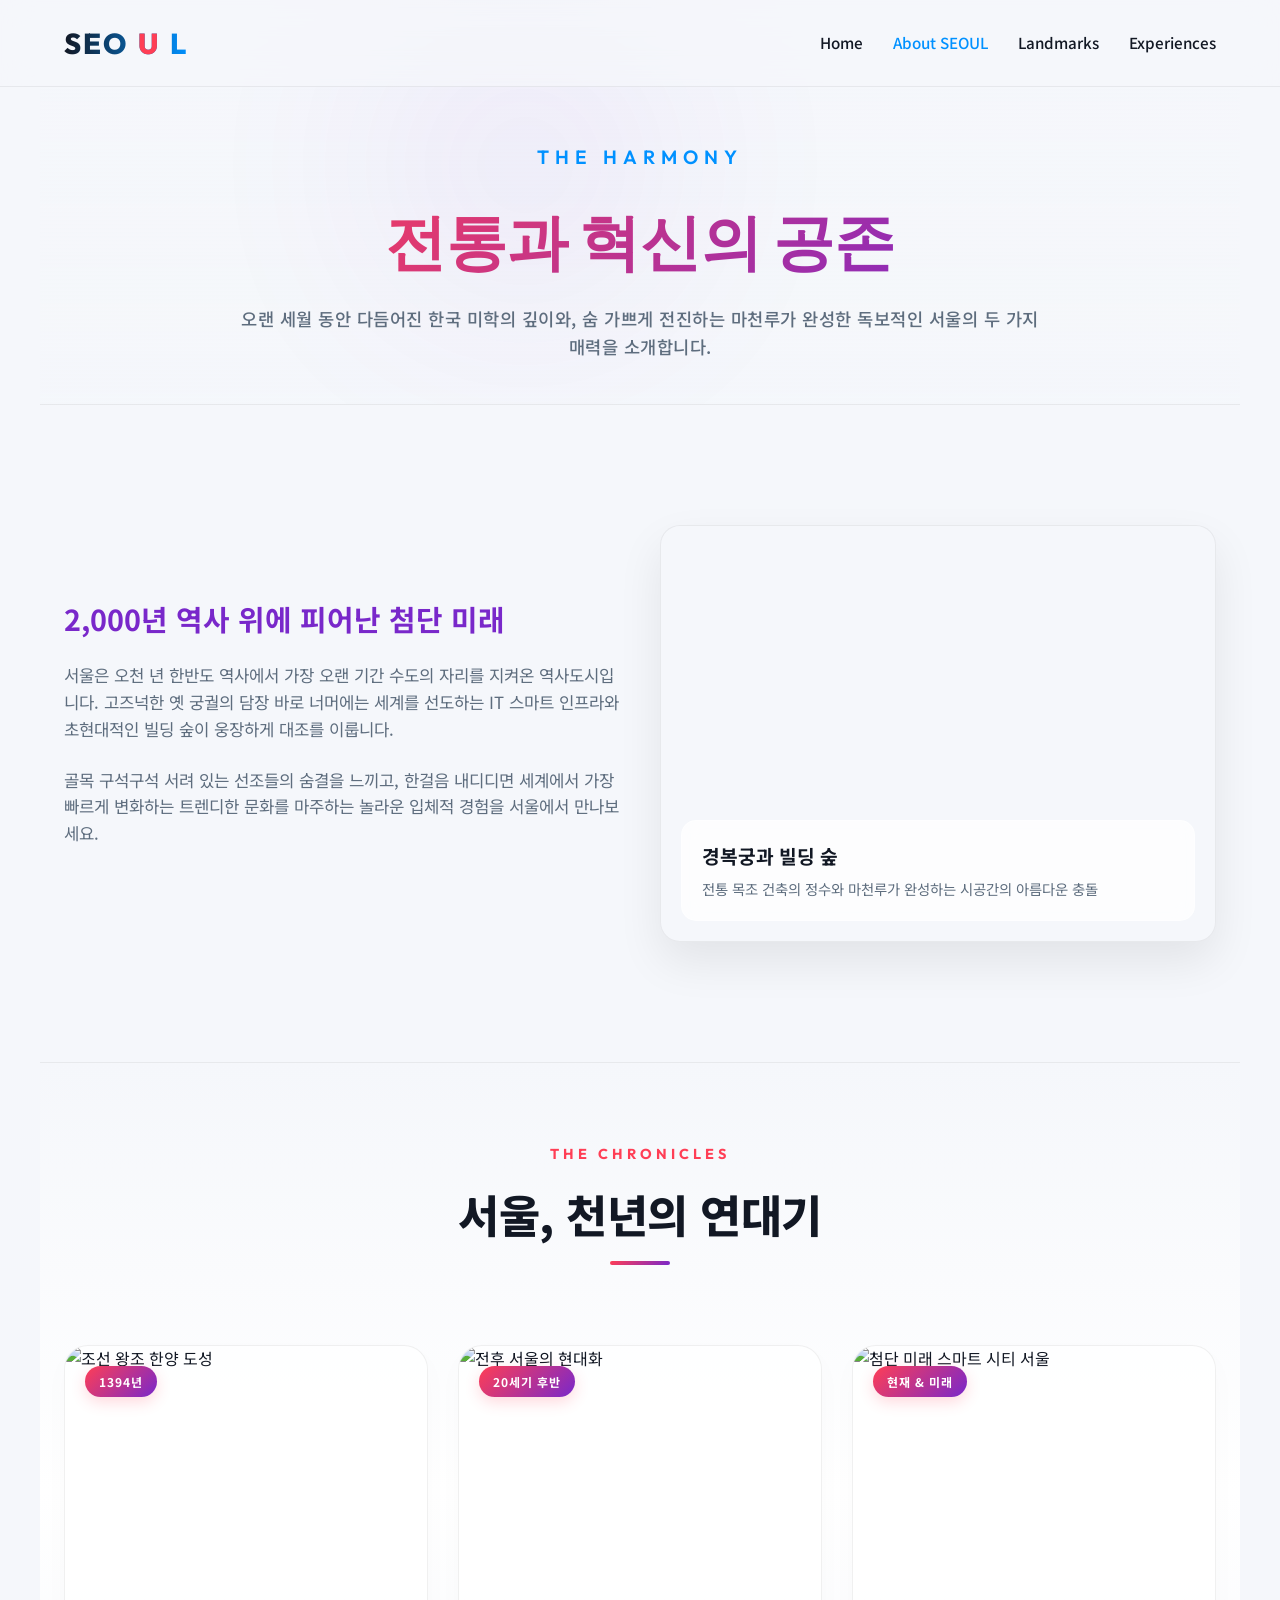
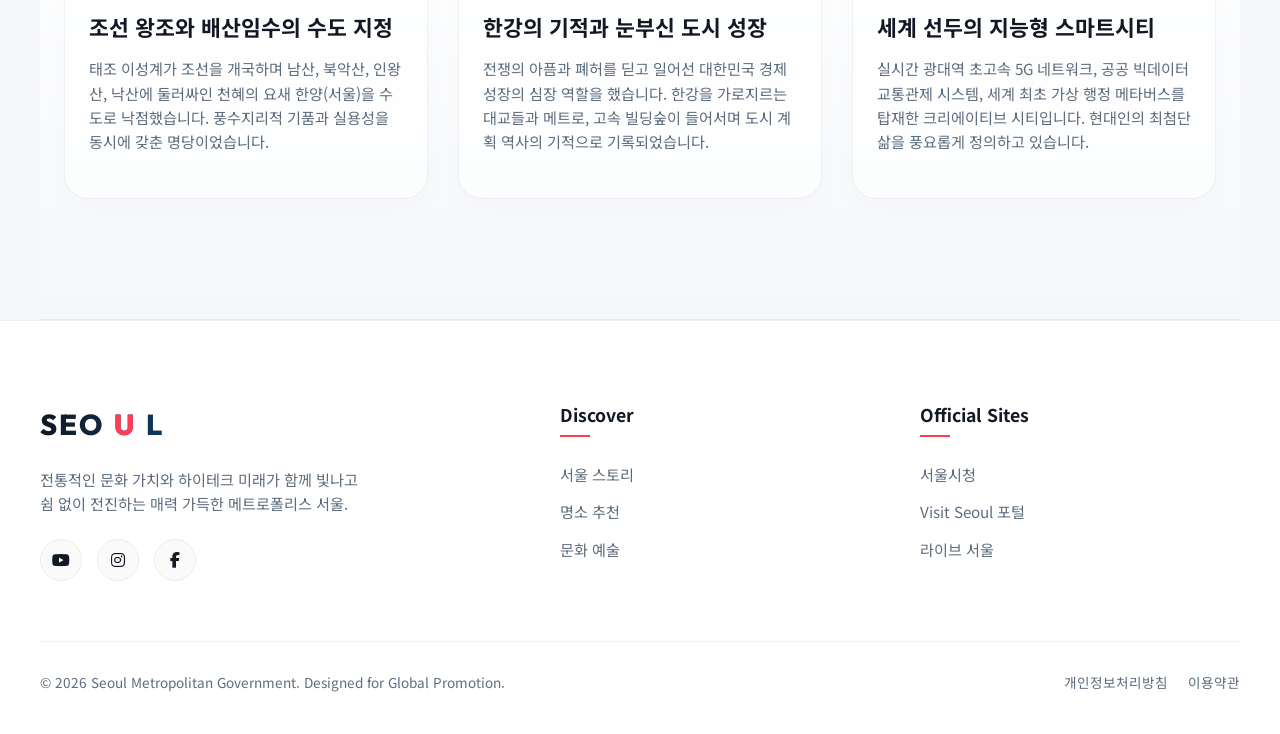
==== about.html @ 3ddd1aec "Transform to multi-page architecture and add subpages with premium light theme" ====
<!DOCTYPE html>
<html lang="ko">
<head>
  <meta charset="UTF-8">
  <meta name="viewport" content="width=device-width, initial-scale=1.0">
  <title>About SEOUL | 전통과 혁신의 하모니</title>
  <meta name="description" content="2000년 역사 위에 피어난 첨단 미래 스마트 도시 서울의 흥미롭고 깊이 있는 연대기와 조화를 소개합니다.">
  
  <!-- Google Fonts -->
  <link rel="preconnect" href="https://fonts.googleapis.com">
  <link rel="preconnect" href="https://fonts.gstatic.com" crossorigin>
  <link href="https://fonts.googleapis.com/css2?family=Noto+Sans+KR:wght@300;400;500;700;900&family=Outfit:wght@300;400;600;800&display=swap" rel="stylesheet">
  
  <!-- FontAwesome for Icons -->
  <link rel="stylesheet" href="https://cdnjs.cloudflare.com/ajax/libs/font-awesome/6.4.0/css/all.min.css">

  <link rel="stylesheet" href="index.css">
</head>
<body>

  <!-- Header Section -->
  <header id="header">
    <div class="nav-container">
      <a href="index.html" class="logo" id="main-logo">SEO<span>U</span>L</a>
      
      <div class="menu-toggle" id="mobile-menu-btn" aria-label="메뉴 열기">
        <span></span>
        <span></span>
        <span></span>
      </div>

      <nav>
        <ul class="nav-menu" id="nav-menu">
          <li><a href="index.html" class="nav-link">Home</a></li>
          <li><a href="about.html" class="nav-link" style="color: var(--accent-blue);">About SEOUL</a></li>
          <li><a href="landmarks.html" class="nav-link">Landmarks</a></li>
          <li><a href="experience.html" class="nav-link">Experiences</a></li>
        </ul>
      </nav>
    </div>
  </header>

  <!-- Subpage Hero Banner -->
  <section class="sub-hero">
    <div class="sub-hero-content">
      <span class="hero-subtitle">The Harmony</span>
      <h1 class="sub-hero-title">전통과 혁신의 공존</h1>
      <p class="sub-hero-subtitle">오랜 세월 동안 다듬어진 한국 미학의 깊이와, 숨 가쁘게 전진하는 마천루가 완성한 독보적인 서울의 두 가지 매력을 소개합니다.</p>
    </div>
  </section>

  <main>
    <!-- About Section (Intro & 3D Tilt) -->
    <section id="about">
      <div class="dualism-grid">
        <div class="dualism-content">
          <h3>2,000년 역사 위에 피어난 첨단 미래</h3>
          <p>
            서울은 오천 년 한반도 역사에서 가장 오랜 기간 수도의 자리를 지켜온 역사도시입니다. 고즈넉한 옛 궁궐의 담장 바로 너머에는 세계를 선도하는 IT 스마트 인프라와 초현대적인 빌딩 숲이 웅장하게 대조를 이룹니다.
          </p>
          <p>
            골목 구석구석 서려 있는 선조들의 숨결을 느끼고, 한걸음 내디디면 세계에서 가장 빠르게 변화하는 트렌디한 문화를 마주하는 놀라운 입체적 경험을 서울에서 만나보세요.
          </p>
        </div>
        
        <div class="dualism-visual" id="visual-frame">
          <div class="glass-card-info">
            <h4>경복궁과 빌딩 숲</h4>
            <p>전통 목조 건축의 정수와 마천루가 완성하는 시공간의 아름다운 충돌</p>
          </div>
        </div>
      </div>
    </section>

    <!-- Expanded Timeline Section -->
    <section id="history-details" style="padding-top: 0; background: linear-gradient(180deg, var(--bg-dark) 0%, #ffffff 50%, var(--bg-dark) 100%); border-top: 1px solid var(--glass-border); border-bottom: 1px solid var(--glass-border);">
      <div class="section-header" style="margin-top: 80px;">
        <span class="section-subtitle">The Chronicles</span>
        <h2 class="section-title">서울, 천년의 연대기</h2>
      </div>
      
      <div class="landmarks-grid">
        <!-- Card 1: Hanyang Capital -->
        <article class="landmark-card">
          <div class="landmark-image-wrapper">
            <span class="landmark-tag">1394년</span>
            <img class="landmark-image" src="https://images.unsplash.com/photo-1601042879364-f3947d3f9c16?auto=format&fit=crop&w=800&q=80" alt="조선 왕조 한양 도성">
          </div>
          <div class="landmark-info">
            <h3 class="landmark-title">조선 왕조와 배산임수의 수도 지정</h3>
            <p class="landmark-desc">
              태조 이성계가 조선을 개국하며 남산, 북악산, 인왕산, 낙산에 둘러싸인 천혜의 요새 한양(서울)을 수도로 낙점했습니다. 풍수지리적 기품과 실용성을 동시에 갖춘 명당이었습니다.
            </p>
          </div>
        </article>

        <!-- Card 2: Modernization -->
        <article class="landmark-card">
          <div class="landmark-image-wrapper">
            <span class="landmark-tag">20세기 후반</span>
            <img class="landmark-image" src="https://images.unsplash.com/photo-1513519245088-0e12902e5a38?auto=format&fit=crop&w=800&q=80" alt="전후 서울의 현대화">
          </div>
          <div class="landmark-info">
            <h3 class="landmark-title">한강의 기적과 눈부신 도시 성장</h3>
            <p class="landmark-desc">
              전쟁의 아픔과 폐허를 딛고 일어선 대한민국 경제 성장의 심장 역할을 했습니다. 한강을 가로지르는 대교들과 메트로, 고속 빌딩숲이 들어서며 도시 계획 역사의 기적으로 기록되었습니다.
            </p>
          </div>
        </article>

        <!-- Card 3: Smart Technology -->
        <article class="landmark-card">
          <div class="landmark-image-wrapper">
            <span class="landmark-tag">현재 & 미래</span>
            <img class="landmark-image" src="https://images.unsplash.com/photo-1518156677180-95a2893f3e9f?auto=format&fit=crop&w=800&q=80" alt="첨단 미래 스마트 시티 서울">
          </div>
          <div class="landmark-info">
            <h3 class="landmark-title">세계 선두의 지능형 스마트시티</h3>
            <p class="landmark-desc">
              실시간 광대역 초고속 5G 네트워크, 공공 빅데이터 교통관제 시스템, 세계 최초 가상 행정 메타버스를 탑재한 크리에이티브 시티입니다. 현대인의 최첨단 삶을 풍요롭게 정의하고 있습니다.
            </p>
          </div>
        </article>
      </div>
    </section>
  </main>

  <!-- Footer Section -->
  <footer>
    <div class="footer-container">
      <div class="footer-about">
        <a href="index.html" class="logo" id="footer-logo">SEO<span>U</span>L</a>
        <p>전통적인 문화 가치와 하이테크 미래가 함께 빛나고 쉼 없이 전진하는 매력 가득한 메트로폴리스 서울.</p>
        <div class="social-links">
          <a href="https://www.youtube.com/user/seoullive" target="_blank" rel="noopener" class="social-icon" aria-label="YouTube" id="social-youtube"><i class="fa-brands fa-youtube"></i></a>
          <a href="https://www.instagram.com/seoul_official" target="_blank" rel="noopener" class="social-icon" aria-label="Instagram" id="social-instagram"><i class="fa-brands fa-instagram"></i></a>
          <a href="https://www.facebook.com/seoul.kr" target="_blank" rel="noopener" class="social-icon" aria-label="Facebook" id="social-facebook"><i class="fa-brands fa-facebook-f"></i></a>
        </div>
      </div>

      <div class="footer-links">
        <h4>Discover</h4>
        <ul>
          <li><a href="about.html">서울 스토리</a></li>
          <li><a href="landmarks.html">명소 추천</a></li>
          <li><a href="experience.html">문화 예술</a></li>
        </ul>
      </div>

      <div class="footer-links">
        <h4>Official Sites</h4>
        <ul>
          <li><a href="https://www.seoul.go.kr" target="_blank" rel="noopener">서울시청</a></li>
          <li><a href="https://korean.visitseoul.net" target="_blank" rel="noopener">Visit Seoul 포털</a></li>
          <li><a href="https://www.youtube.com/user/seoullive" target="_blank" rel="noopener">라이브 서울</a></li>
        </ul>
      </div>
    </div>

    <div class="footer-bottom">
      <p>&copy; 2026 Seoul Metropolitan Government. Designed for Global Promotion.</p>
      <div class="footer-bottom-links">
        <a href="#">개인정보처리방침</a>
        <a href="#">이용약관</a>
      </div>
    </div>
  </footer>

  <!-- Scripts -->
  <script>
    // 1. Header scroll effect
    const header = document.getElementById('header');
    window.addEventListener('scroll', () => {
      if (window.scrollY > 50) {
        header.classList.add('scrolled');
      } else {
        header.classList.remove('scrolled');
      }
    });

    // 2. Mobile Navigation Menu Toggle
    const mobileMenuBtn = document.getElementById('mobile-menu-btn');
    const navMenu = document.getElementById('nav-menu');
    const navLinks = document.querySelectorAll('.nav-link');

    mobileMenuBtn.addEventListener('click', () => {
      mobileMenuBtn.classList.toggle('active');
      navMenu.classList.toggle('active');
    });

    // Close menu when link is clicked
    navLinks.forEach(link => {
      link.addEventListener('click', () => {
        mobileMenuBtn.classList.remove('active');
        navMenu.classList.remove('active');
      });
    });

    // 3. Hover Parallax Effect on the Image Frame
    const visualFrame = document.getElementById('visual-frame');
    if (visualFrame) {
      visualFrame.addEventListener('mousemove', (e) => {
        const { left, top, width, height } = visualFrame.getBoundingClientRect();
        const x = (e.clientX - left) / width - 0.5;
        const y = (e.clientY - top) / height - 0.5;
        
        visualFrame.style.transform = `perspective(1000px) rotateY(${x * 10}deg) rotateX(${-y * 10}deg) scale(1.03)`;
      });
      
      visualFrame.addEventListener('mouseleave', () => {
        visualFrame.style.transform = 'perspective(1000px) rotateY(0deg) rotateX(0deg) scale(1)';
      });
    }
  </script>
</body>
</html>
---- index.css ----
/* Reset & Base Styles */
* {
  margin: 0;
  padding: 0;
  box-sizing: border-box;
  scroll-behavior: smooth;
}

:root {
  --bg-dark: #f5f7fb;            /* Soft, modern light background with a hint of warm slate */
  --bg-card: rgba(255, 255, 255, 0.7); /* Clear glassmorphic white background */
  --text-main: #121824;          /* Elegant charcoal for primary text */
  --text-muted: #5e6d7e;         /* Sophisticated slate gray for secondary text */
  --accent-red: #ff3e55;         /* Rich vivid Seoul Red optimized for light background */
  --accent-blue: #0091ff;        /* High contrast vibrant blue */
  --accent-purple: #7928ca;      /* Premium deep royal violet */
  --gradient-primary: linear-gradient(135deg, #ff3e55 0%, #7928ca 100%);
  --gradient-seoul: linear-gradient(135deg, #0091ff 0%, #7928ca 100%);
  --glass-border: rgba(0, 0, 0, 0.06); /* Sublimely thin slate-dark border for glass panels */
  --font-en: 'Outfit', sans-serif;
  --font-ko: 'Noto Sans KR', sans-serif;
}

body {
  background-color: var(--bg-dark);
  color: var(--text-main);
  font-family: var(--font-ko);
  overflow-x: hidden;
  line-height: 1.6;
}

/* Selection Highlight */
::selection {
  background: var(--accent-red);
  color: #fff;
}

/* Custom Scrollbar */
::-webkit-scrollbar {
  width: 10px;
}
::-webkit-scrollbar-track {
  background: var(--bg-dark);
}
::-webkit-scrollbar-thumb {
  background: #e2e8f0;
  border-radius: 5px;
}
::-webkit-scrollbar-thumb:hover {
  background: var(--accent-red);
}

/* Header & Navigation */
header {
  position: fixed;
  top: 0;
  left: 0;
  width: 100%;
  z-index: 1000;
  background: rgba(245, 247, 251, 0.7);
  backdrop-filter: blur(15px);
  -webkit-backdrop-filter: blur(15px);
  border-bottom: 1px solid var(--glass-border);
  transition: all 0.4s cubic-bezier(0.16, 1, 0.3, 1);
}

header.scrolled {
  padding: 10px 0;
  background: rgba(255, 255, 255, 0.95);
  box-shadow: 0 10px 30px rgba(0, 0, 0, 0.05);
}

.nav-container {
  max-width: 1200px;
  margin: 0 auto;
  display: flex;
  justify-content: space-between;
  align-items: center;
  padding: 20px 24px;
}

.logo {
  font-family: var(--font-en);
  font-weight: 800;
  font-size: 1.8rem;
  letter-spacing: 2px;
  background: linear-gradient(to right, var(--text-main), var(--accent-blue));
  -webkit-background-clip: text;
  -webkit-text-fill-color: transparent;
  text-decoration: none;
  display: flex;
  align-items: center;
  gap: 10px;
}

.logo span {
  color: var(--accent-red);
  -webkit-text-fill-color: var(--accent-red);
}

.nav-menu {
  display: flex;
  list-style: none;
  gap: 30px;
}

.nav-link {
  color: var(--text-main);
  text-decoration: none;
  font-weight: 500;
  font-size: 0.95rem;
  transition: color 0.3s ease;
  position: relative;
  padding: 5px 0;
}

.nav-link::after {
  content: '';
  position: absolute;
  bottom: 0;
  left: 0;
  width: 0;
  height: 2px;
  background: var(--gradient-primary);
  transition: width 0.3s ease;
}

.nav-link:hover::after {
  width: 100%;
}

.nav-link:hover {
  color: var(--accent-blue);
}

/* Hamburger Menu for Mobile */
.menu-toggle {
  display: none;
  flex-direction: column;
  gap: 6px;
  cursor: pointer;
}

.menu-toggle span {
  display: block;
  width: 25px;
  height: 3px;
  background-color: var(--text-main);
  border-radius: 3px;
  transition: all 0.3s ease;
}

/* Hero Section */
.hero {
  position: relative;
  height: 100vh;
  display: flex;
  align-items: center;
  justify-content: center;
  text-align: center;
  background: linear-gradient(rgba(245, 247, 251, 0.35), rgba(245, 247, 251, 0.9)), 
              url('https://images.unsplash.com/photo-1538481199705-c710c4e965fc?auto=format&fit=crop&w=1920&q=80') no-repeat center center/cover;
  padding: 0 24px;
  overflow: hidden;
}

/* Ambient Animated Glow */
.hero::before {
  content: '';
  position: absolute;
  top: 20%;
  left: 10%;
  width: 300px;
  height: 300px;
  background: var(--accent-purple);
  border-radius: 50%;
  filter: blur(150px);
  opacity: 0.15;
  pointer-events: none;
  animation: pulse-glow 8s infinite alternate;
}

.hero::after {
  content: '';
  position: absolute;
  bottom: 10%;
  right: 10%;
  width: 350px;
  height: 350px;
  background: var(--accent-blue);
  border-radius: 50%;
  filter: blur(150px);
  opacity: 0.12;
  pointer-events: none;
  animation: pulse-glow 10s infinite alternate-reverse;
}

@keyframes pulse-glow {
  0% { transform: scale(1) translate(0, 0); opacity: 0.12; }
  100% { transform: scale(1.3) translate(50px, 30px); opacity: 0.22; }
}

.hero-content {
  position: relative;
  z-index: 10;
  max-width: 900px;
  opacity: 0;
  transform: translateY(30px);
  animation: fadeInUp 1.2s cubic-bezier(0.16, 1, 0.3, 1) forwards;
  animation-delay: 0.2s;
}

@keyframes fadeInUp {
  to {
    opacity: 1;
    transform: translateY(0);
  }
}

.hero-subtitle {
  font-family: var(--font-en);
  font-size: 1.2rem;
  font-weight: 600;
  letter-spacing: 6px;
  text-transform: uppercase;
  color: var(--accent-blue);
  margin-bottom: 20px;
  display: inline-block;
}

.hero-title {
  font-family: var(--font-en);
  font-weight: 900;
  font-size: clamp(3rem, 8vw, 5.5rem);
  line-height: 1.1;
  letter-spacing: -1px;
  margin-bottom: 24px;
  background: linear-gradient(135deg, #121824 30%, #5e6d7e 100%);
  -webkit-background-clip: text;
  -webkit-text-fill-color: transparent;
}

.hero-title span {
  background: linear-gradient(135deg, var(--accent-red) 0%, #ff8a00 100%);
  -webkit-background-clip: text;
  -webkit-text-fill-color: transparent;
}

.hero-description {
  font-size: 1.15rem;
  color: var(--text-muted);
  max-width: 600px;
  margin: 0 auto 40px;
  font-weight: 400;
}

.cta-group {
  display: flex;
  justify-content: center;
  gap: 20px;
  flex-wrap: wrap;
}

.btn {
  display: inline-flex;
  align-items: center;
  justify-content: center;
  padding: 15px 35px;
  border-radius: 50px;
  font-weight: 600;
  font-size: 1rem;
  text-decoration: none;
  transition: all 0.3s cubic-bezier(0.16, 1, 0.3, 1);
  gap: 10px;
  cursor: pointer;
}

.btn-primary {
  background: var(--gradient-primary);
  color: #fff;
  border: none;
  box-shadow: 0 10px 25px rgba(255, 62, 85, 0.25);
}

.btn-primary:hover {
  transform: translateY(-3px);
  box-shadow: 0 15px 30px rgba(255, 62, 85, 0.4);
}

.btn-secondary {
  background: rgba(255, 255, 255, 0.6);
  color: var(--text-main);
  border: 1px solid var(--glass-border);
  backdrop-filter: blur(5px);
}

.btn-secondary:hover {
  background: rgba(255, 255, 255, 0.9);
  border-color: rgba(0, 0, 0, 0.15);
  transform: translateY(-3px);
}

/* Scroll Down Indicator */
.scroll-down {
  position: absolute;
  bottom: 30px;
  left: 50%;
  transform: translateX(-50%);
  z-index: 10;
  color: var(--text-muted);
  text-decoration: none;
  display: flex;
  flex-direction: column;
  align-items: center;
  gap: 8px;
  font-family: var(--font-en);
  font-size: 0.8rem;
  letter-spacing: 2px;
  text-transform: uppercase;
  opacity: 0.7;
  transition: opacity 0.3s ease;
}

.scroll-down:hover {
  opacity: 1;
}

.scroll-down i {
  font-size: 1rem;
  animation: bounce 2s infinite;
}

@keyframes bounce {
  0%, 20%, 50%, 80%, 100% { transform: translateY(0); }
  40% { transform: translateY(-8px); }
  60% { transform: translateY(-4px); }
}

/* Section Global Styles */
section {
  padding: 120px 24px;
  max-width: 1200px;
  margin: 0 auto;
}

.section-header {
  text-align: center;
  margin-bottom: 80px;
}

.section-subtitle {
  font-family: var(--font-en);
  color: var(--accent-red);
  font-size: 0.9rem;
  text-transform: uppercase;
  letter-spacing: 4px;
  font-weight: 700;
  margin-bottom: 12px;
  display: block;
}

.section-title {
  font-size: clamp(2rem, 5vw, 2.8rem);
  font-weight: 800;
  letter-spacing: -0.5px;
  position: relative;
  display: inline-block;
  padding-bottom: 15px;
}

.section-title::after {
  content: '';
  position: absolute;
  bottom: 0;
  left: 50%;
  transform: translateX(-50%);
  width: 60px;
  height: 4px;
  background: var(--gradient-primary);
  border-radius: 2px;
}

/* Dualism Section (About) */
.dualism-grid {
  display: grid;
  grid-template-columns: 1fr 1fr;
  gap: 40px;
  align-items: center;
}

.dualism-content h3 {
  font-size: 1.8rem;
  margin-bottom: 20px;
  font-weight: 700;
  color: var(--accent-purple);
}

.dualism-content p {
  color: var(--text-muted);
  font-size: 1.05rem;
  margin-bottom: 24px;
  font-weight: 400;
}

.dualism-visual {
  position: relative;
  border-radius: 20px;
  overflow: hidden;
  box-shadow: 0 20px 45px rgba(0,0,0,0.08);
  border: 1px solid var(--glass-border);
  aspect-ratio: 4/3;
  background: url('https://images.unsplash.com/photo-1540959733332-eab4deceeaf7?auto=format&fit=crop&w=1000&q=80') no-repeat center center/cover;
  transition: transform 0.5s ease;
}

.dualism-visual:hover {
  transform: scale(1.02);
}

.glass-card-info {
  position: absolute;
  bottom: 20px;
  left: 20px;
  right: 20px;
  background: rgba(255, 255, 255, 0.75);
  backdrop-filter: blur(10px);
  -webkit-backdrop-filter: blur(10px);
  border: 1px solid rgba(255, 255, 255, 0.4);
  padding: 20px;
  border-radius: 15px;
}

.glass-card-info h4 {
  font-size: 1.2rem;
  font-weight: 700;
  margin-bottom: 5px;
  color: #121824;
}

.glass-card-info p {
  font-size: 0.9rem;
  color: var(--text-muted);
  margin: 0;
}

/* Key Landmarks (Highlights) */
#landmarks {
  background: linear-gradient(180deg, var(--bg-dark) 0%, #ffffff 50%, var(--bg-dark) 100%);
  border-top: 1px solid var(--glass-border);
  border-bottom: 1px solid var(--glass-border);
}

.landmarks-grid {
  display: grid;
  grid-template-columns: repeat(3, 1fr);
  gap: 30px;
}

.landmark-card {
  background: var(--bg-card);
  border-radius: 24px;
  border: 1px solid var(--glass-border);
  overflow: hidden;
  transition: all 0.4s cubic-bezier(0.16, 1, 0.3, 1);
  position: relative;
  display: flex;
  flex-direction: column;
  box-shadow: 0 10px 30px rgba(0, 0, 0, 0.02);
}

.landmark-card:hover {
  transform: translateY(-10px);
  border-color: rgba(0, 0, 0, 0.1);
  box-shadow: 0 20px 40px rgba(0, 0, 0, 0.08), 
              0 0 30px rgba(0, 145, 255, 0.1);
}

.landmark-image-wrapper {
  position: relative;
  width: 100%;
  height: 240px;
  overflow: hidden;
}

.landmark-image {
  width: 100%;
  height: 100%;
  object-fit: cover;
  transition: transform 0.6s cubic-bezier(0.16, 1, 0.3, 1);
}

.landmark-card:hover .landmark-image {
  transform: scale(1.1);
}

.landmark-tag {
  position: absolute;
  top: 20px;
  left: 20px;
  background: var(--gradient-primary);
  color: #fff;
  padding: 6px 14px;
  border-radius: 50px;
  font-size: 0.75rem;
  font-weight: 700;
  letter-spacing: 1px;
  text-transform: uppercase;
  box-shadow: 0 5px 15px rgba(255, 62, 85, 0.2);
}

.landmark-info {
  padding: 24px;
  flex-grow: 1;
  display: flex;
  flex-direction: column;
}

.landmark-title {
  font-size: 1.35rem;
  font-weight: 700;
  margin-bottom: 12px;
  color: #121824;
  transition: color 0.3s ease;
}

.landmark-card:hover .landmark-title {
  color: var(--accent-blue);
}

.landmark-desc {
  color: var(--text-muted);
  font-size: 0.95rem;
  margin-bottom: 20px;
  font-weight: 400;
  line-height: 1.6;
  flex-grow: 1;
}

.landmark-link {
  display: inline-flex;
  align-items: center;
  color: var(--accent-blue);
  text-decoration: none;
  font-weight: 600;
  font-size: 0.95rem;
  gap: 5px;
  transition: gap 0.3s ease, color 0.3s ease;
}

.landmark-link:hover {
  gap: 10px;
  color: var(--accent-red);
}

/* Gangnam Section */
#gangnam {
  background: linear-gradient(180deg, var(--bg-dark) 0%, #ffffff 100%);
  border-bottom: 1px solid var(--glass-border);
}

.gangnam-container {
  display: grid;
  grid-template-columns: 1fr 1.3fr;
  gap: 50px;
  align-items: center;
}

.gangnam-intro h3 {
  font-size: 2rem;
  font-weight: 800;
  margin-bottom: 20px;
  background: linear-gradient(135deg, var(--accent-blue) 0%, var(--accent-purple) 100%);
  -webkit-background-clip: text;
  -webkit-text-fill-color: transparent;
}

.gangnam-intro p {
  color: var(--text-muted);
  font-size: 1.05rem;
  margin-bottom: 24px;
  font-weight: 400;
}

.gangnam-grid {
  display: grid;
  grid-template-columns: repeat(3, 1fr);
  gap: 20px;
}

.gangnam-card {
  background: var(--bg-card);
  border-radius: 20px;
  border: 1px solid var(--glass-border);
  overflow: hidden;
  display: flex;
  flex-direction: column;
  box-shadow: 0 10px 25px rgba(0, 0, 0, 0.02);
  transition: all 0.4s cubic-bezier(0.16, 1, 0.3, 1);
  position: relative;
  min-height: 380px;
}

.gangnam-card:hover {
  transform: translateY(-8px) scale(1.02);
  border-color: rgba(121, 40, 202, 0.25);
  box-shadow: 0 20px 40px rgba(121, 40, 202, 0.08), 
              0 0 25px rgba(121, 40, 202, 0.05);
}

.gangnam-img-wrapper {
  position: relative;
  width: 100%;
  height: 180px;
  overflow: hidden;
}

.gangnam-img {
  width: 100%;
  height: 100%;
  object-fit: cover;
  transition: transform 0.6s cubic-bezier(0.16, 1, 0.3, 1);
}

.gangnam-card:hover .gangnam-img {
  transform: scale(1.08);
}

.gangnam-tag {
  position: absolute;
  top: 15px;
  left: 15px;
  background: var(--gradient-seoul);
  color: #fff;
  padding: 5px 12px;
  border-radius: 50px;
  font-size: 0.7rem;
  font-weight: 700;
  letter-spacing: 0.5px;
  text-transform: uppercase;
  box-shadow: 0 5px 12px rgba(0, 145, 255, 0.2);
  z-index: 2;
}

.gangnam-card-info {
  padding: 20px;
  flex-grow: 1;
  display: flex;
  flex-direction: column;
}

.gangnam-card-info h4 {
  font-size: 1.15rem;
  font-weight: 700;
  margin-bottom: 10px;
  color: #121824;
  transition: color 0.3s ease;
}

.gangnam-card:hover .gangnam-card-info h4 {
  color: var(--accent-purple);
}

.gangnam-card-info p {
  color: var(--text-muted);
  font-size: 0.88rem;
  line-height: 1.6;
  margin: 0;
  font-weight: 400;
}

/* Interactive Experience System */
.experience-box {
  background: rgba(255, 255, 255, 0.55);
  border-radius: 30px;
  border: 1px solid var(--glass-border);
  padding: 40px;
  backdrop-filter: blur(10px);
  -webkit-backdrop-filter: blur(10px);
  box-shadow: 0 30px 60px rgba(0,0,0,0.04);
}

.exp-tabs {
  display: flex;
  justify-content: center;
  gap: 15px;
  margin-bottom: 40px;
  flex-wrap: wrap;
}

.tab-btn {
  background: rgba(0, 0, 0, 0.02);
  border: 1px solid var(--glass-border);
  color: var(--text-muted);
  padding: 12px 28px;
  border-radius: 50px;
  font-weight: 600;
  font-size: 0.95rem;
  cursor: pointer;
  transition: all 0.3s cubic-bezier(0.16, 1, 0.3, 1);
}

.tab-btn:hover {
  background: rgba(0, 0, 0, 0.05);
  color: var(--text-main);
  border-color: rgba(0, 0, 0, 0.12);
}

.tab-btn.active {
  background: var(--gradient-seoul);
  color: #fff;
  border: none;
  box-shadow: 0 10px 20px rgba(0, 145, 255, 0.2);
}

.tab-content {
  display: none;
  align-items: center;
  gap: 40px;
  animation: fadeIn 0.6s cubic-bezier(0.16, 1, 0.3, 1) forwards;
}

.tab-content.active {
  display: flex;
}

@keyframes fadeIn {
  from { opacity: 0; transform: translateY(15px); }
  to { opacity: 1; transform: translateY(0); }
}

.exp-visual {
  flex: 1;
  border-radius: 20px;
  overflow: hidden;
  aspect-ratio: 16/10;
  border: 1px solid var(--glass-border);
}

.exp-visual img {
  width: 100%;
  height: 100%;
  object-fit: cover;
}

.exp-text {
  flex: 1.2;
}

.exp-text h3 {
  font-size: 2rem;
  font-weight: 800;
  margin-bottom: 20px;
  color: #121824;
}

.exp-text p {
  color: var(--text-muted);
  font-size: 1.05rem;
  margin-bottom: 30px;
  font-weight: 400;
}

.stat-row {
  display: flex;
  gap: 30px;
}

.stat-item {
  flex: 1;
}

.stat-value {
  font-family: var(--font-en);
  font-size: 2.2rem;
  font-weight: 800;
  color: var(--accent-blue);
  margin-bottom: 5px;
}

.stat-label {
  font-size: 0.85rem;
  color: var(--text-muted);
  text-transform: uppercase;
  letter-spacing: 1px;
}

/* Footer Section */
footer {
  background: #ffffff;
  border-top: 1px solid var(--glass-border);
  padding: 80px 24px 40px;
}

.footer-container {
  max-width: 1200px;
  margin: 0 auto;
  display: grid;
  grid-template-columns: 1.5fr 1fr 1fr;
  gap: 40px;
  margin-bottom: 60px;
}

.footer-about .logo {
  margin-bottom: 20px;
}

.footer-about p {
  color: var(--text-muted);
  font-size: 0.95rem;
  font-weight: 400;
  margin-bottom: 24px;
  max-width: 320px;
}

.social-links {
  display: flex;
  gap: 15px;
}

.social-icon {
  width: 42px;
  height: 42px;
  border-radius: 50%;
  background: rgba(0, 0, 0, 0.02);
  border: 1px solid var(--glass-border);
  color: var(--text-main);
  display: flex;
  align-items: center;
  justify-content: center;
  text-decoration: none;
  transition: all 0.3s ease;
}

.social-icon:hover {
  background: var(--gradient-primary);
  color: #fff;
  transform: translateY(-3px);
  box-shadow: 0 8px 20px rgba(255, 62, 85, 0.2);
}

.footer-links h4 {
  font-size: 1.1rem;
  font-weight: 700;
  margin-bottom: 25px;
  position: relative;
  padding-bottom: 8px;
  color: #121824;
}

.footer-links h4::after {
  content: '';
  position: absolute;
  bottom: 0;
  left: 0;
  width: 30px;
  height: 2px;
  background: var(--accent-red);
}

.footer-links ul {
  list-style: none;
  display: flex;
  flex-direction: column;
  gap: 12px;
}

.footer-links a {
  color: var(--text-muted);
  text-decoration: none;
  font-size: 0.95rem;
  transition: color 0.3s ease;
}

.footer-links a:hover {
  color: var(--accent-blue);
}

.footer-bottom {
  max-width: 1200px;
  margin: 0 auto;
  border-top: 1px solid var(--glass-border);
  padding-top: 30px;
  display: flex;
  justify-content: space-between;
  align-items: center;
  flex-wrap: wrap;
  gap: 20px;
}

.footer-bottom p {
  color: var(--text-muted);
  font-size: 0.85rem;
}

.footer-bottom-links {
  display: flex;
  gap: 20px;
}

.footer-bottom-links a {
  color: var(--text-muted);
  text-decoration: none;
  font-size: 0.85rem;
  transition: color 0.3s ease;
}

.footer-bottom-links a:hover {
  color: var(--accent-red);
}

/* Mobile Responsive Styles */
@media (max-width: 991px) {
  .landmarks-grid {
    grid-template-columns: repeat(2, 1fr);
  }
  .dualism-grid {
    grid-template-columns: 1fr;
  }
  .dualism-visual {
    aspect-ratio: 16/10;
  }
  .footer-container {
    grid-template-columns: 1fr 1fr;
  }
  .footer-about {
    grid-column: span 2;
  }
  .gangnam-container {
    grid-template-columns: 1fr;
    gap: 40px;
  }
}

@media (max-width: 768px) {
  .nav-menu {
    position: fixed;
    top: 80px;
    left: -100%;
    width: 100%;
    height: calc(100vh - 80px);
    background: rgba(255, 255, 255, 0.98);
    backdrop-filter: blur(15px);
    flex-direction: column;
    align-items: center;
    justify-content: center;
    gap: 40px;
    transition: left 0.5s cubic-bezier(0.16, 1, 0.3, 1);
    z-index: 999;
  }

  .nav-menu.active {
    left: 0;
  }

  .nav-link {
    font-size: 1.3rem;
  }

  .menu-toggle {
    display: flex;
  }

  /* Hamburger transform */
  .menu-toggle.active span:nth-child(1) {
    transform: translateY(9px) rotate(45deg);
  }
  .menu-toggle.active span:nth-child(2) {
    opacity: 0;
  }
  .menu-toggle.active span:nth-child(3) {
    transform: translateY(-9px) rotate(-45deg);
  }

  .landmarks-grid {
    grid-template-columns: 1fr;
  }

  .gangnam-grid {
    grid-template-columns: 1fr;
    gap: 24px;
  }

  .gangnam-card {
    min-height: auto;
  }

  .tab-content {
    flex-direction: column;
    gap: 30px;
  }

  .stat-row {
    justify-content: space-between;
  }
}

@media (max-width: 576px) {
  .footer-container {
    grid-template-columns: 1fr;
  }
  .footer-about {
    grid-column: span 1;
  }
  .btn {
    width: 100%;
  }
}

/* Subpage Hero Styles */
.sub-hero {
  position: relative;
  height: 45vh;
  display: flex;
  align-items: center;
  justify-content: center;
  text-align: center;
  background: linear-gradient(rgba(245, 247, 251, 0.55), rgba(245, 247, 251, 0.95)), 
              url('https://images.unsplash.com/photo-1538481199705-c710c4e965fc?auto=format&fit=crop&w=1920&q=80') no-repeat center center/cover;
  padding: 100px 24px 0;
  overflow: hidden;
  border-bottom: 1px solid var(--glass-border);
}

.sub-hero::before {
  content: '';
  position: absolute;
  top: 10%;
  left: 30%;
  width: 250px;
  height: 250px;
  background: var(--accent-purple);
  border-radius: 50%;
  filter: blur(120px);
  opacity: 0.1;
  pointer-events: none;
}

.sub-hero-content {
  position: relative;
  z-index: 10;
  max-width: 800px;
  animation: fadeInUp 1s cubic-bezier(0.16, 1, 0.3, 1) forwards;
}

.sub-hero-title {
  font-family: var(--font-en);
  font-weight: 800;
  font-size: clamp(2.2rem, 5vw, 3.8rem);
  margin-bottom: 15px;
  background: var(--gradient-primary);
  -webkit-background-clip: text;
  -webkit-text-fill-color: transparent;
}

.sub-hero-subtitle {
  font-size: 1.1rem;
  color: var(--text-muted);
  font-weight: 500;
  letter-spacing: 0.5px;
}
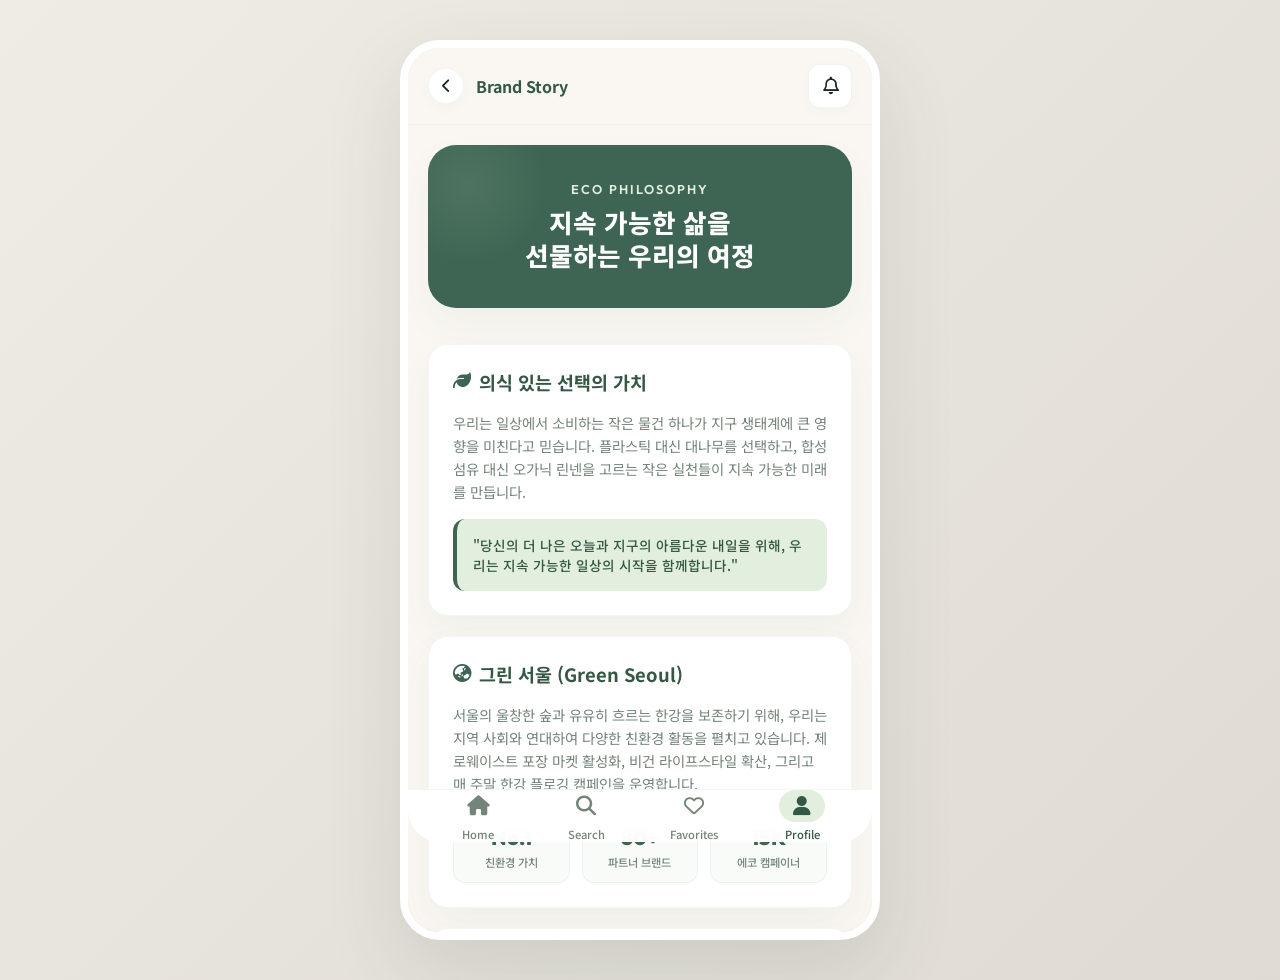
==== commit dbeddec5: "feat: Redesign website to Sustainable Life for You brand and layout" ====
--- a/about.html
+++ b/about.html
@@ -3,214 +3,177 @@
 <head>
   <meta charset="UTF-8">
   <meta name="viewport" content="width=device-width, initial-scale=1.0">
-  <title>About SEOUL | 전통과 혁신의 하모니</title>
-  <meta name="description" content="2000년 역사 위에 피어난 첨단 미래 스마트 도시 서울의 흥미롭고 깊이 있는 연대기와 조화를 소개합니다.">
-  
-  <!-- Google Fonts -->
-  <link rel="preconnect" href="https://fonts.googleapis.com">
-  <link rel="preconnect" href="https://fonts.gstatic.com" crossorigin>
-  <link href="https://fonts.googleapis.com/css2?family=Noto+Sans+KR:wght@300;400;500;700;900&family=Outfit:wght@300;400;600;800&display=swap" rel="stylesheet">
+  <title>About Us | Sustainable Soul</title>
+  <meta name="description" content="지속 가능한 삶과 더 나은 미래를 지향하는 브랜드 가치와 그린 서울 프로젝트를 소개합니다.">
   
   <!-- FontAwesome for Icons -->
   <link rel="stylesheet" href="https://cdnjs.cloudflare.com/ajax/libs/font-awesome/6.4.0/css/all.min.css">
-
+  
+  <!-- Custom Stylesheet -->
   <link rel="stylesheet" href="index.css">
 </head>
 <body>
 
-  <!-- Header Section -->
-  <header id="header">
-    <div class="nav-container">
-      <a href="index.html" class="logo" id="main-logo">SEO<span>U</span>L</a>
+  <!-- App Wrapper Simulator -->
+  <div class="app-frame">
+    
+    <!-- Header with Back Button -->
+    <header class="app-header">
+      <div class="nav-back-row">
+        <a href="index.html" class="back-btn" aria-label="이전 페이지">
+          <i class="fa-solid fa-chevron-left"></i>
+        </a>
+        <span class="back-page-title">Brand Story</span>
+      </div>
+      <button class="bell-btn" id="noti-bell" aria-label="알림">
+        <i class="fa-regular fa-bell"></i>
+      </button>
+    </header>
+
+    <!-- Scrollable Main Content -->
+    <main class="content-wrapper">
       
-      <div class="menu-toggle" id="mobile-menu-btn" aria-label="메뉴 열기">
-        <span></span>
-        <span></span>
-        <span></span>
-      </div>
+      <!-- Subpage Hero Banner -->
+      <section class="subpage-hero-banner">
+        <span class="subpage-subtitle">Eco Philosophy</span>
+        <h1 class="subpage-title">지속 가능한 삶을<br>선물하는 우리의 여정</h1>
+      </section>
 
-      <nav>
-        <ul class="nav-menu" id="nav-menu">
-          <li><a href="index.html" class="nav-link">Home</a></li>
-          <li><a href="about.html" class="nav-link" style="color: var(--accent-blue);">About SEOUL</a></li>
-          <li><a href="landmarks.html" class="nav-link">Landmarks</a></li>
-          <li><a href="experience.html" class="nav-link">Experiences</a></li>
-        </ul>
-      </nav>
-    </div>
-  </header>
-
-  <!-- Subpage Hero Banner -->
-  <section class="sub-hero">
-    <div class="sub-hero-content">
-      <span class="hero-subtitle">The Harmony</span>
-      <h1 class="sub-hero-title">전통과 혁신의 공존</h1>
-      <p class="sub-hero-subtitle">오랜 세월 동안 다듬어진 한국 미학의 깊이와, 숨 가쁘게 전진하는 마천루가 완성한 독보적인 서울의 두 가지 매력을 소개합니다.</p>
-    </div>
-  </section>
-
-  <main>
-    <!-- About Section (Intro & 3D Tilt) -->
-    <section id="about">
-      <div class="dualism-grid">
-        <div class="dualism-content">
-          <h3>2,000년 역사 위에 피어난 첨단 미래</h3>
-          <p>
-            서울은 오천 년 한반도 역사에서 가장 오랜 기간 수도의 자리를 지켜온 역사도시입니다. 고즈넉한 옛 궁궐의 담장 바로 너머에는 세계를 선도하는 IT 스마트 인프라와 초현대적인 빌딩 숲이 웅장하게 대조를 이룹니다.
+      <!-- About Card Details -->
+      <section class="about-card-section">
+        
+        <!-- Card 1: Our Mission -->
+        <article class="about-card">
+          <h2 class="about-card-title">
+            <i class="fa-solid fa-leaf" style="color: var(--primary);"></i>
+            의식 있는 선택의 가치
+          </h2>
+          <p class="about-card-text">
+            우리는 일상에서 소비하는 작은 물건 하나가 지구 생태계에 큰 영향을 미친다고 믿습니다. 플라스틱 대신 대나무를 선택하고, 합성 섬유 대신 오가닉 린넨을 고르는 작은 실천들이 지속 가능한 미래를 만듭니다.
           </p>
-          <p>
-            골목 구석구석 서려 있는 선조들의 숨결을 느끼고, 한걸음 내디디면 세계에서 가장 빠르게 변화하는 트렌디한 문화를 마주하는 놀라운 입체적 경험을 서울에서 만나보세요.
-          </p>
-        </div>
-        
-        <div class="dualism-visual" id="visual-frame">
-          <div class="glass-card-info">
-            <h4>경복궁과 빌딩 숲</h4>
-            <p>전통 목조 건축의 정수와 마천루가 완성하는 시공간의 아름다운 충돌</p>
-          </div>
-        </div>
-      </div>
-    </section>
-
-    <!-- Expanded Timeline Section -->
-    <section id="history-details" style="padding-top: 0; background: linear-gradient(180deg, var(--bg-dark) 0%, #ffffff 50%, var(--bg-dark) 100%); border-top: 1px solid var(--glass-border); border-bottom: 1px solid var(--glass-border);">
-      <div class="section-header" style="margin-top: 80px;">
-        <span class="section-subtitle">The Chronicles</span>
-        <h2 class="section-title">서울, 천년의 연대기</h2>
-      </div>
-      
-      <div class="landmarks-grid">
-        <!-- Card 1: Hanyang Capital -->
-        <article class="landmark-card">
-          <div class="landmark-image-wrapper">
-            <span class="landmark-tag">1394년</span>
-            <img class="landmark-image" src="https://images.unsplash.com/photo-1601042879364-f3947d3f9c16?auto=format&fit=crop&w=800&q=80" alt="조선 왕조 한양 도성">
-          </div>
-          <div class="landmark-info">
-            <h3 class="landmark-title">조선 왕조와 배산임수의 수도 지정</h3>
-            <p class="landmark-desc">
-              태조 이성계가 조선을 개국하며 남산, 북악산, 인왕산, 낙산에 둘러싸인 천혜의 요새 한양(서울)을 수도로 낙점했습니다. 풍수지리적 기품과 실용성을 동시에 갖춘 명당이었습니다.
-            </p>
+          <div class="about-highlight-box">
+            "당신의 더 나은 오늘과 지구의 아름다운 내일을 위해, 우리는 지속 가능한 일상의 시작을 함께합니다."
           </div>
         </article>
 
-        <!-- Card 2: Modernization -->
-        <article class="landmark-card">
-          <div class="landmark-image-wrapper">
-            <span class="landmark-tag">20세기 후반</span>
-            <img class="landmark-image" src="https://images.unsplash.com/photo-1513519245088-0e12902e5a38?auto=format&fit=crop&w=800&q=80" alt="전후 서울의 현대화">
-          </div>
-          <div class="landmark-info">
-            <h3 class="landmark-title">한강의 기적과 눈부신 도시 성장</h3>
-            <p class="landmark-desc">
-              전쟁의 아픔과 폐허를 딛고 일어선 대한민국 경제 성장의 심장 역할을 했습니다. 한강을 가로지르는 대교들과 메트로, 고속 빌딩숲이 들어서며 도시 계획 역사의 기적으로 기록되었습니다.
-            </p>
+        <!-- Card 2: Green Initiatives -->
+        <article class="about-card">
+          <h2 class="about-card-title">
+            <i class="fa-solid fa-earth-asia" style="color: var(--primary);"></i>
+            그린 서울 (Green Seoul)
+          </h2>
+          <p class="about-card-text">
+            서울의 울창한 숲과 유유히 흐르는 한강을 보존하기 위해, 우리는 지역 사회와 연대하여 다양한 친환경 활동을 펼치고 있습니다. 제로웨이스트 포장 마켓 활성화, 비건 라이프스타일 확산, 그리고 매 주말 한강 플로깅 캠페인을 운영합니다.
+          </p>
+          
+          <div class="about-stat-row">
+            <div class="about-stat-item">
+              <div class="about-stat-num">No.1</div>
+              <div class="about-stat-label">친환경 가치</div>
+            </div>
+            <div class="about-stat-item">
+              <div class="about-stat-num">80+</div>
+              <div class="about-stat-label">파트너 브랜드</div>
+            </div>
+            <div class="about-stat-item">
+              <div class="about-stat-num">15K</div>
+              <div class="about-stat-label">에코 캠페이너</div>
+            </div>
           </div>
         </article>
 
-        <!-- Card 3: Smart Technology -->
-        <article class="landmark-card">
-          <div class="landmark-image-wrapper">
-            <span class="landmark-tag">현재 & 미래</span>
-            <img class="landmark-image" src="https://images.unsplash.com/photo-1518156677180-95a2893f3e9f?auto=format&fit=crop&w=800&q=80" alt="첨단 미래 스마트 시티 서울">
-          </div>
-          <div class="landmark-info">
-            <h3 class="landmark-title">세계 선두의 지능형 스마트시티</h3>
-            <p class="landmark-desc">
-              실시간 광대역 초고속 5G 네트워크, 공공 빅데이터 교통관제 시스템, 세계 최초 가상 행정 메타버스를 탑재한 크리에이티브 시티입니다. 현대인의 최첨단 삶을 풍요롭게 정의하고 있습니다.
-            </p>
-          </div>
+        <!-- Card 3: Our Value Promise -->
+        <article class="about-card">
+          <h2 class="about-card-title">
+            <i class="fa-solid fa-hand-holding-heart" style="color: var(--primary);"></i>
+            우리의 세 가지 약속
+          </h2>
+          <p class="about-card-text">
+            1. **정직한 원료 사용**: 농약과 화학 비료 없이 건강하게 자란 친환경 원단과 오가닉 소재만 고집합니다.<br><br>
+            2. **윤리적 생산 방식**: 노동자의 권리를 존중하며 에너지를 절약하고 탄소 배출을 줄이는 에코 프렌들리 팩토리에서 생산합니다.<br><br>
+            3. **자연 생분해 패키지**: 플라스틱 충전재와 코팅 박스 대신 생분해 옥수수 전지 봉투와 친환경 재생지 패키지를 적용합니다.
+          </p>
         </article>
+
+      </section>
+
+      <!-- Small Bottom Spacing -->
+      <div class="bottom-spacing"></div>
+
+    </main>
+
+    <!-- Bottom Navigation Bar -->
+    <nav class="bottom-nav">
+      <div class="nav-tab-item" onclick="location.href='index.html'">
+        <div class="nav-tab-icon-wrapper">
+          <i class="fa-solid fa-house"></i>
+        </div>
+        <span class="nav-tab-label">Home</span>
       </div>
-    </section>
-  </main>
+      
+      <div class="nav-tab-item" onclick="location.href='landmarks.html'">
+        <div class="nav-tab-icon-wrapper">
+          <i class="fa-solid fa-magnifying-glass"></i>
+        </div>
+        <span class="nav-tab-label">Search</span>
+      </div>
+      
+      <div class="nav-tab-item" onclick="toggleFavoritesTab()">
+        <div class="nav-tab-icon-wrapper">
+          <i class="fa-regular fa-heart"></i>
+        </div>
+        <span class="nav-tab-label">Favorites</span>
+      </div>
+      
+      <div class="nav-tab-item active" onclick="location.href='about.html'">
+        <div class="nav-tab-icon-wrapper">
+          <i class="fa-solid fa-user"></i>
+        </div>
+        <span class="nav-tab-label">Profile</span>
+      </div>
+    </nav>
 
-  <!-- Footer Section -->
-  <footer>
-    <div class="footer-container">
-      <div class="footer-about">
-        <a href="index.html" class="logo" id="footer-logo">SEO<span>U</span>L</a>
-        <p>전통적인 문화 가치와 하이테크 미래가 함께 빛나고 쉼 없이 전진하는 매력 가득한 메트로폴리스 서울.</p>
-        <div class="social-links">
-          <a href="https://www.youtube.com/user/seoullive" target="_blank" rel="noopener" class="social-icon" aria-label="YouTube" id="social-youtube"><i class="fa-brands fa-youtube"></i></a>
-          <a href="https://www.instagram.com/seoul_official" target="_blank" rel="noopener" class="social-icon" aria-label="Instagram" id="social-instagram"><i class="fa-brands fa-instagram"></i></a>
-          <a href="https://www.facebook.com/seoul.kr" target="_blank" rel="noopener" class="social-icon" aria-label="Facebook" id="social-facebook"><i class="fa-brands fa-facebook-f"></i></a>
-        </div>
-      </div>
+  </div>
 
-      <div class="footer-links">
-        <h4>Discover</h4>
-        <ul>
-          <li><a href="about.html">서울 스토리</a></li>
-          <li><a href="landmarks.html">명소 추천</a></li>
-          <li><a href="experience.html">문화 예술</a></li>
-        </ul>
-      </div>
+  <!-- Micro-interactions Script -->
+  <script>
+    function toggleFavoritesTab() {
+      // Create and show toast
+      const toast = document.createElement('div');
+      toast.className = 'toast-notif';
+      toast.innerText = '관심 상품 목록을 불러옵니다.';
+      Object.assign(toast.style, {
+        position: 'absolute',
+        bottom: '100px',
+        left: '50%',
+        transform: 'translateX(-50%)',
+        background: 'rgba(30, 38, 32, 0.9)',
+        color: '#FAF7F2',
+        padding: '10px 20px',
+        borderRadius: '20px',
+        fontSize: '0.8rem',
+        fontWeight: '500',
+        zIndex: '1000',
+        boxShadow: '0 8px 24px rgba(0,0,0,0.15)',
+        pointerEvents: 'none',
+        opacity: '0',
+        transition: 'all 0.3s ease'
+      });
 
-      <div class="footer-links">
-        <h4>Official Sites</h4>
-        <ul>
-          <li><a href="https://www.seoul.go.kr" target="_blank" rel="noopener">서울시청</a></li>
-          <li><a href="https://korean.visitseoul.net" target="_blank" rel="noopener">Visit Seoul 포털</a></li>
-          <li><a href="https://www.youtube.com/user/seoullive" target="_blank" rel="noopener">라이브 서울</a></li>
-        </ul>
-      </div>
-    </div>
+      document.querySelector('.app-frame').appendChild(toast);
+      
+      setTimeout(() => {
+        toast.style.opacity = '1';
+        toast.style.bottom = '110px';
+      }, 50);
 
-    <div class="footer-bottom">
-      <p>&copy; 2026 Seoul Metropolitan Government. Designed for Global Promotion.</p>
-      <div class="footer-bottom-links">
-        <a href="#">개인정보처리방침</a>
-        <a href="#">이용약관</a>
-      </div>
-    </div>
-  </footer>
-
-  <!-- Scripts -->
-  <script>
-    // 1. Header scroll effect
-    const header = document.getElementById('header');
-    window.addEventListener('scroll', () => {
-      if (window.scrollY > 50) {
-        header.classList.add('scrolled');
-      } else {
-        header.classList.remove('scrolled');
-      }
-    });
-
-    // 2. Mobile Navigation Menu Toggle
-    const mobileMenuBtn = document.getElementById('mobile-menu-btn');
-    const navMenu = document.getElementById('nav-menu');
-    const navLinks = document.querySelectorAll('.nav-link');
-
-    mobileMenuBtn.addEventListener('click', () => {
-      mobileMenuBtn.classList.toggle('active');
-      navMenu.classList.toggle('active');
-    });
-
-    // Close menu when link is clicked
-    navLinks.forEach(link => {
-      link.addEventListener('click', () => {
-        mobileMenuBtn.classList.remove('active');
-        navMenu.classList.remove('active');
-      });
-    });
-
-    // 3. Hover Parallax Effect on the Image Frame
-    const visualFrame = document.getElementById('visual-frame');
-    if (visualFrame) {
-      visualFrame.addEventListener('mousemove', (e) => {
-        const { left, top, width, height } = visualFrame.getBoundingClientRect();
-        const x = (e.clientX - left) / width - 0.5;
-        const y = (e.clientY - top) / height - 0.5;
-        
-        visualFrame.style.transform = `perspective(1000px) rotateY(${x * 10}deg) rotateX(${-y * 10}deg) scale(1.03)`;
-      });
-      
-      visualFrame.addEventListener('mouseleave', () => {
-        visualFrame.style.transform = 'perspective(1000px) rotateY(0deg) rotateX(0deg) scale(1)';
-      });
+      setTimeout(() => {
+        toast.style.opacity = '0';
+        toast.style.bottom = '100px';
+        setTimeout(() => toast.remove(), 300);
+      }, 2000);
     }
   </script>
+
 </body>
 </html>
--- a/index.css
+++ b/index.css
@@ -1,1061 +1,1120 @@
-/* Reset & Base Styles */
+/* ==========================================
+   Sustainable Life for You - Premium Design System
+   ========================================== */
+
+/* Google Fonts */
+@import url('https://fonts.googleapis.com/css2?family=Noto+Sans+KR:wght@300;400;500;700;900&family=Outfit:wght@300;400;600;800&display=swap');
+
+/* Design Tokens & Variables */
+:root {
+  --bg-main: #FAF7F2;          /* Soft, warm natural cream-beige background */
+  --bg-card: #FFFFFF;          /* Pure white for distinct cards */
+  --bg-dark-green: #2B4436;    /* Dark forest green for rich banners */
+  --bg-input: #FFFFFF;         /* Crisp white for search bar */
+  
+  --primary: #3E6553;          /* Elegant deep sage/forest green */
+  --primary-hover: #2F4F3F;    /* Rich darker shade for hover states */
+  --primary-light: #E2EFDE;    /* Soft pastel green for badges/highlights */
+  --primary-light-text: #345844; /* Contrasting text for light green badges */
+  
+  --text-main: #1C2620;        /* Deep organic charcoal for readability */
+  --text-muted: #738479;       /* Muted sage gray for secondary text */
+  --text-white: #FFFFFF;       /* Crisp white for dark backgrounds */
+  
+  --heart-active: #FF4E64;     /* Premium vibrant coral red for active favorites */
+  
+  --border-subtle: rgba(62, 101, 83, 0.06); /* Ultra-thin border */
+  --border-light: rgba(62, 101, 83, 0.1);   /* Slightly more defined border */
+  
+  --shadow-premium: 0 16px 36px rgba(62, 101, 83, 0.05); /* Premium soft glow shadow */
+  --shadow-sm: 0 4px 12px rgba(62, 101, 83, 0.03);       /* Light, clean shadow */
+  
+  --font-en: 'Outfit', sans-serif;
+  --font-ko: 'Noto Sans KR', sans-serif;
+  
+  --radius-lg: 28px;           /* Rounded corners for large banners */
+  --radius-md: 20px;           /* Rounded corners for cards */
+  --radius-sm: 12px;           /* Rounded corners for buttons and inputs */
+  --radius-circle: 50%;        /* Circular badges and icons */
+  
+  --transition-smooth: all 0.4s cubic-bezier(0.16, 1, 0.3, 1);
+  --transition-elastic: all 0.5s cubic-bezier(0.175, 0.885, 0.32, 1.275);
+}
+
+/* Base & Reset Styles */
 * {
   margin: 0;
   padding: 0;
   box-sizing: border-box;
-  scroll-behavior: smooth;
-}
-
-:root {
-  --bg-dark: #f5f7fb;            /* Soft, modern light background with a hint of warm slate */
-  --bg-card: rgba(255, 255, 255, 0.7); /* Clear glassmorphic white background */
-  --text-main: #121824;          /* Elegant charcoal for primary text */
-  --text-muted: #5e6d7e;         /* Sophisticated slate gray for secondary text */
-  --accent-red: #ff3e55;         /* Rich vivid Seoul Red optimized for light background */
-  --accent-blue: #0091ff;        /* High contrast vibrant blue */
-  --accent-purple: #7928ca;      /* Premium deep royal violet */
-  --gradient-primary: linear-gradient(135deg, #ff3e55 0%, #7928ca 100%);
-  --gradient-seoul: linear-gradient(135deg, #0091ff 0%, #7928ca 100%);
-  --glass-border: rgba(0, 0, 0, 0.06); /* Sublimely thin slate-dark border for glass panels */
-  --font-en: 'Outfit', sans-serif;
-  --font-ko: 'Noto Sans KR', sans-serif;
-}
-
-body {
-  background-color: var(--bg-dark);
+  outline: none;
+}
+
+html, body {
+  background-color: #EFECE5;   /* Neutral elegant slate-gray background behind the phone simulator */
   color: var(--text-main);
   font-family: var(--font-ko);
+  min-height: 100vh;
+  -webkit-font-smoothing: antialiased;
+  -moz-osx-font-smoothing: grayscale;
+}
+
+a {
+  text-decoration: none;
+  color: inherit;
+}
+
+ul, ol {
+  list-style: none;
+}
+
+button {
+  background: none;
+  border: none;
+  cursor: pointer;
+  font-family: inherit;
+}
+
+/* Custom Scrollbars */
+::-webkit-scrollbar {
+  width: 6px;
+  height: 6px;
+}
+::-webkit-scrollbar-track {
+  background: transparent;
+}
+::-webkit-scrollbar-thumb {
+  background: rgba(62, 101, 83, 0.15);
+  border-radius: 10px;
+}
+::-webkit-scrollbar-thumb:hover {
+  background: rgba(62, 101, 83, 0.3);
+}
+
+/* ==========================================
+   Layout - App Frame (Phone Simulator on Desktop)
+   ========================================== */
+.app-frame {
+  max-width: 480px;
+  width: 100%;
+  margin: 0 auto;
+  background-color: var(--bg-main);
+  min-height: 100vh;
+  position: relative;
+  display: flex;
+  flex-direction: column;
+  box-shadow: 0 0 60px rgba(43, 68, 54, 0.08);
+  border-left: 1px solid rgba(62, 101, 83, 0.05);
+  border-right: 1px solid rgba(62, 101, 83, 0.05);
   overflow-x: hidden;
-  line-height: 1.6;
-}
-
-/* Selection Highlight */
-::selection {
-  background: var(--accent-red);
-  color: #fff;
-}
-
-/* Custom Scrollbar */
-::-webkit-scrollbar {
-  width: 10px;
-}
-::-webkit-scrollbar-track {
-  background: var(--bg-dark);
-}
-::-webkit-scrollbar-thumb {
-  background: #e2e8f0;
-  border-radius: 5px;
-}
-::-webkit-scrollbar-thumb:hover {
-  background: var(--accent-red);
-}
-
-/* Header & Navigation */
-header {
-  position: fixed;
+  padding-bottom: 90px; /* Space for sticky bottom navigation */
+}
+
+/* App Header */
+.app-header {
+  position: sticky;
+  top: 0;
+  z-index: 100;
+  background: rgba(250, 247, 242, 0.85);
+  backdrop-filter: blur(20px);
+  -webkit-backdrop-filter: blur(20px);
+  padding: 16px 20px;
+  display: flex;
+  align-items: center;
+  justify-content: space-between;
+  gap: 12px;
+  border-bottom: 1px solid var(--border-subtle);
+}
+
+.search-bar-container {
+  flex: 1;
+  position: relative;
+}
+
+.search-input {
+  width: 100%;
+  background: var(--bg-input);
+  border: 1px solid rgba(62, 101, 83, 0.08);
+  padding: 12px 16px 12px 42px;
+  border-radius: var(--radius-sm);
+  font-size: 0.95rem;
+  color: var(--text-main);
+  font-family: var(--font-ko);
+  box-shadow: var(--shadow-sm);
+  transition: var(--transition-smooth);
+}
+
+.search-input::placeholder {
+  color: var(--text-muted);
+  opacity: 0.7;
+}
+
+.search-input:focus {
+  border-color: var(--primary);
+  box-shadow: 0 0 0 3px rgba(62, 101, 83, 0.1);
+}
+
+.search-icon {
+  position: absolute;
+  left: 16px;
+  top: 50%;
+  transform: translateY(-50%);
+  color: var(--text-muted);
+  font-size: 0.95rem;
+}
+
+.bell-btn {
+  width: 44px;
+  height: 44px;
+  border-radius: var(--radius-sm);
+  background: var(--bg-card);
+  border: 1px solid rgba(62, 101, 83, 0.08);
+  display: flex;
+  align-items: center;
+  justify-content: center;
+  color: var(--text-main);
+  font-size: 1.1rem;
+  position: relative;
+  box-shadow: var(--shadow-sm);
+  transition: var(--transition-smooth);
+}
+
+.bell-btn:hover {
+  transform: translateY(-2px);
+  color: var(--primary);
+  border-color: var(--primary-light);
+}
+
+.bell-btn:active {
+  transform: translateY(0);
+}
+
+.bell-badge {
+  position: absolute;
+  top: 12px;
+  right: 12px;
+  width: 7px;
+  height: 7px;
+  background-color: var(--heart-active);
+  border-radius: var(--radius-circle);
+  border: 1px solid var(--bg-card);
+}
+
+/* Main Content Wrapper */
+.content-wrapper {
+  padding: 20px;
+  display: flex;
+  flex-direction: column;
+  gap: 28px;
+}
+
+/* ==========================================
+   Home Hero Banner Component
+   ========================================== */
+.hero-banner {
+  background-color: var(--bg-dark-green);
+  border-radius: var(--radius-lg);
+  padding: 32px 24px;
+  position: relative;
+  overflow: hidden;
+  min-height: 280px;
+  display: flex;
+  flex-direction: column;
+  justify-content: space-between;
+  box-shadow: 0 20px 40px rgba(43, 68, 54, 0.15);
+}
+
+/* Background Leaf/Wave Details */
+.hero-banner::before {
+  content: '';
+  position: absolute;
+  right: -50px;
+  bottom: -50px;
+  width: 250px;
+  height: 250px;
+  background: radial-gradient(circle, rgba(226, 239, 222, 0.08) 0%, transparent 70%);
+  border-radius: var(--radius-circle);
+}
+
+.hero-text-content {
+  position: relative;
+  z-index: 2;
+  max-width: 60%;
+}
+
+.hero-title-en {
+  font-family: var(--font-en);
+  font-size: 2.2rem;
+  font-weight: 800;
+  line-height: 1.15;
+  color: var(--text-white);
+  margin-bottom: 12px;
+  letter-spacing: -0.5px;
+}
+
+.hero-subtitle-ko {
+  font-size: 0.85rem;
+  font-weight: 400;
+  color: rgba(255, 255, 255, 0.75);
+  line-height: 1.5;
+  word-break: keep-all;
+}
+
+/* Phone Mockup in Banner */
+.phone-mockup-wrapper {
+  position: absolute;
+  right: 12px;
+  bottom: -40px;
+  width: 140px;
+  height: 280px;
+  z-index: 1;
+  transform: rotate(-10deg);
+  transition: var(--transition-smooth);
+}
+
+.hero-banner:hover .phone-mockup-wrapper {
+  transform: rotate(-5deg) translateY(-10deg) scale(1.05);
+}
+
+.phone-body {
+  width: 100%;
+  height: 100%;
+  background: #222;
+  border-radius: 28px;
+  border: 4px solid #E5E5E5;
+  box-shadow: -10px 10px 30px rgba(0,0,0,0.4);
+  overflow: hidden;
+  position: relative;
+}
+
+.phone-screen {
+  width: 100%;
+  height: 100%;
+  background: #1E3024;
+  padding: 8px;
+  display: flex;
+  flex-direction: column;
+  align-items: center;
+  justify-content: center;
+  position: relative;
+}
+
+.phone-screen img {
+  width: 100%;
+  height: 100%;
+  object-fit: cover;
+  border-radius: 20px;
+}
+
+.phone-notch {
+  position: absolute;
+  top: 0;
+  width: 45%;
+  height: 14px;
+  background: #E5E5E5;
+  border-bottom-left-radius: 12px;
+  border-bottom-right-radius: 12px;
+  z-index: 10;
+}
+
+.phone-home-btn {
+  position: absolute;
+  bottom: 6px;
+  width: 36px;
+  height: 4px;
+  background: rgba(255,255,255,0.4);
+  border-radius: 2px;
+  z-index: 10;
+}
+
+/* ==========================================
+   Horizontal Categories Grid
+   ========================================== */
+.categories-container {
+  display: flex;
+  justify-content: space-between;
+  align-items: center;
+  padding: 4px 0;
+}
+
+.category-item {
+  display: flex;
+  flex-direction: column;
+  align-items: center;
+  gap: 8px;
+  text-align: center;
+  cursor: pointer;
+}
+
+.category-icon-circle {
+  width: 58px;
+  height: 58px;
+  border-radius: var(--radius-circle);
+  background-color: var(--primary-light);
+  display: flex;
+  align-items: center;
+  justify-content: center;
+  color: var(--primary-light-text);
+  font-size: 1.25rem;
+  box-shadow: var(--shadow-sm);
+  transition: var(--transition-elastic);
+}
+
+.category-item:hover .category-icon-circle {
+  transform: translateY(-6px);
+  background-color: var(--primary);
+  color: var(--text-white);
+  box-shadow: 0 10px 20px rgba(62, 101, 83, 0.15);
+}
+
+.category-label {
+  font-size: 0.75rem;
+  font-weight: 500;
+  color: var(--text-muted);
+  font-family: var(--font-en);
+  transition: var(--transition-smooth);
+}
+
+.category-item:hover .category-label {
+  color: var(--primary);
+  font-weight: 600;
+}
+
+/* ==========================================
+   Section Headers
+   ========================================== */
+.section-title-row {
+  display: flex;
+  justify-content: space-between;
+  align-items: flex-end;
+  margin-bottom: 16px;
+}
+
+.section-main-title {
+  font-size: 1.35rem;
+  font-weight: 700;
+  color: var(--primary-light-text);
+  line-height: 1.2;
+}
+
+.section-view-all {
+  font-size: 0.8rem;
+  font-weight: 500;
+  color: var(--text-muted);
+  display: flex;
+  align-items: center;
+  gap: 4px;
+  transition: var(--transition-smooth);
+}
+
+.section-view-all:hover {
+  color: var(--primary);
+}
+
+/* ==========================================
+   Product Grid / Cards Component
+   ========================================== */
+.products-scroll-grid {
+  display: grid;
+  grid-template-columns: repeat(2, 1fr);
+  gap: 16px;
+}
+
+.product-card {
+  background: var(--bg-card);
+  border-radius: var(--radius-md);
+  border: 1px solid var(--border-subtle);
+  overflow: hidden;
+  box-shadow: var(--shadow-premium);
+  display: flex;
+  flex-direction: column;
+  transition: var(--transition-smooth);
+  position: relative;
+}
+
+.product-card:hover {
+  transform: translateY(-6px);
+  box-shadow: 0 20px 40px rgba(62, 101, 83, 0.08);
+  border-color: var(--border-light);
+}
+
+.product-image-wrapper {
+  position: relative;
+  width: 100%;
+  padding-top: 100%; /* 1:1 Aspect Ratio */
+  background: #EFEBE5;
+  overflow: hidden;
+}
+
+.product-image {
+  position: absolute;
   top: 0;
   left: 0;
   width: 100%;
-  z-index: 1000;
-  background: rgba(245, 247, 251, 0.7);
-  backdrop-filter: blur(15px);
-  -webkit-backdrop-filter: blur(15px);
-  border-bottom: 1px solid var(--glass-border);
-  transition: all 0.4s cubic-bezier(0.16, 1, 0.3, 1);
-}
-
-header.scrolled {
-  padding: 10px 0;
-  background: rgba(255, 255, 255, 0.95);
-  box-shadow: 0 10px 30px rgba(0, 0, 0, 0.05);
-}
-
-.nav-container {
-  max-width: 1200px;
-  margin: 0 auto;
-  display: flex;
+  height: 100%;
+  object-fit: cover;
+  transition: var(--transition-smooth);
+}
+
+.product-card:hover .product-image {
+  transform: scale(1.06);
+}
+
+/* Favorite Heart Button */
+.fav-btn {
+  position: absolute;
+  top: 12px;
+  right: 12px;
+  width: 32px;
+  height: 32px;
+  border-radius: var(--radius-circle);
+  background: rgba(255, 255, 255, 0.9);
+  backdrop-filter: blur(4px);
+  -webkit-backdrop-filter: blur(4px);
+  display: flex;
+  align-items: center;
+  justify-content: center;
+  color: var(--text-muted);
+  font-size: 0.85rem;
+  box-shadow: var(--shadow-sm);
+  z-index: 5;
+  transition: var(--transition-elastic);
+}
+
+.fav-btn:hover {
+  transform: scale(1.15);
+  background: #FFFFFF;
+}
+
+.fav-btn.active {
+  color: var(--heart-active);
+}
+
+.product-info {
+  padding: 14px;
+  display: flex;
+  flex-direction: column;
+  gap: 6px;
+  flex: 1;
   justify-content: space-between;
-  align-items: center;
-  padding: 20px 24px;
-}
-
-.logo {
+}
+
+.product-brand {
+  font-size: 0.75rem;
+  font-weight: 500;
+  color: var(--text-muted);
   font-family: var(--font-en);
+}
+
+.product-title {
+  font-size: 0.9rem;
+  font-weight: 600;
+  color: var(--text-main);
+  line-height: 1.4;
+  height: 2.8em; /* Force 2 lines */
+  overflow: hidden;
+  text-overflow: ellipsis;
+  display: -webkit-box;
+  -webkit-line-clamp: 2;
+  -webkit-box-orient: vertical;
+}
+
+.product-bottom-row {
+  display: flex;
+  justify-content: space-between;
+  align-items: center;
+  margin-top: 4px;
+}
+
+.product-price {
+  font-size: 0.95rem;
+  font-weight: 700;
+  color: var(--text-main);
+  font-family: var(--font-ko);
+}
+
+.product-tag {
+  font-size: 0.7rem;
+  font-weight: 600;
+  padding: 3px 8px;
+  border-radius: 20px;
+  background-color: var(--primary-light);
+  color: var(--primary-light-text);
+}
+
+/* ==========================================
+   Summer Ethical Collection Banner Card
+   ========================================== */
+.collection-card {
+  background-color: var(--primary-hover);
+  border-radius: var(--radius-lg);
+  padding: 28px 24px;
+  display: flex;
+  flex-direction: column;
+  gap: 20px;
+  overflow: hidden;
+  box-shadow: var(--shadow-premium);
+  position: relative;
+}
+
+.collection-title {
+  font-family: var(--font-en);
+  font-size: 1.8rem;
   font-weight: 800;
-  font-size: 1.8rem;
-  letter-spacing: 2px;
-  background: linear-gradient(to right, var(--text-main), var(--accent-blue));
-  -webkit-background-clip: text;
-  -webkit-text-fill-color: transparent;
-  text-decoration: none;
-  display: flex;
-  align-items: center;
-  gap: 10px;
-}
-
-.logo span {
-  color: var(--accent-red);
-  -webkit-text-fill-color: var(--accent-red);
-}
-
-.nav-menu {
-  display: flex;
-  list-style: none;
-  gap: 30px;
-}
-
-.nav-link {
+  color: var(--text-white);
+  line-height: 1.2;
+}
+
+.collection-subtitle {
+  font-size: 0.85rem;
+  color: rgba(255, 255, 255, 0.8);
+  line-height: 1.5;
+  margin-top: -8px;
+  word-break: keep-all;
+}
+
+.collection-btn {
+  align-self: flex-start;
+  background: var(--bg-card);
+  color: var(--primary-hover);
+  padding: 10px 20px;
+  border-radius: var(--radius-sm);
+  font-size: 0.85rem;
+  font-weight: 600;
+  display: flex;
+  align-items: center;
+  gap: 6px;
+  box-shadow: var(--shadow-sm);
+  transition: var(--transition-smooth);
+}
+
+.collection-btn:hover {
+  background: var(--primary-light);
+  color: var(--primary-hover);
+  transform: translateX(4px);
+}
+
+.collection-image-box {
+  width: 100%;
+  height: 180px;
+  border-radius: var(--radius-md);
+  overflow: hidden;
+  margin-top: 10px;
+}
+
+.collection-image-box img {
+  width: 100%;
+  height: 100%;
+  object-fit: cover;
+  transition: var(--transition-smooth);
+}
+
+.collection-card:hover .collection-image-box img {
+  transform: scale(1.05);
+}
+
+/* ==========================================
+   Eco Tips List Component
+   ========================================== */
+.tips-list {
+  display: flex;
+  flex-direction: column;
+  gap: 12px;
+}
+
+.tip-item-card {
+  background-color: #F0EAE1; /* Beautiful warm sand/beige */
+  border-radius: var(--radius-md);
+  padding: 16px 20px;
+  display: flex;
+  align-items: center;
+  gap: 16px;
+  transition: var(--transition-smooth);
+  border: 1px solid rgba(62, 101, 83, 0.03);
+}
+
+.tip-item-card:hover {
+  transform: translateY(-3px);
+  box-shadow: var(--shadow-premium);
+  background-color: #EAE3D9;
+}
+
+.tip-icon-box {
+  width: 48px;
+  height: 48px;
+  border-radius: var(--radius-circle);
+  background-color: var(--bg-card);
+  display: flex;
+  align-items: center;
+  justify-content: center;
+  color: var(--primary);
+  font-size: 1.1rem;
+  box-shadow: var(--shadow-sm);
+  flex-shrink: 0;
+}
+
+.tip-content-box {
+  display: flex;
+  flex-direction: column;
+  gap: 3px;
+}
+
+.tip-title {
+  font-size: 0.95rem;
+  font-weight: 700;
   color: var(--text-main);
-  text-decoration: none;
-  font-weight: 500;
-  font-size: 0.95rem;
-  transition: color 0.3s ease;
-  position: relative;
-  padding: 5px 0;
-}
-
-.nav-link::after {
-  content: '';
+}
+
+.tip-desc {
+  font-size: 0.8rem;
+  color: var(--text-muted);
+}
+
+/* ==========================================
+   Bottom Navigation Bar
+   ========================================== */
+.bottom-nav {
   position: absolute;
   bottom: 0;
   left: 0;
-  width: 0;
-  height: 2px;
-  background: var(--gradient-primary);
-  transition: width 0.3s ease;
-}
-
-.nav-link:hover::after {
-  width: 100%;
-}
-
-.nav-link:hover {
-  color: var(--accent-blue);
-}
-
-/* Hamburger Menu for Mobile */
-.menu-toggle {
-  display: none;
-  flex-direction: column;
-  gap: 6px;
+  width: 100%;
+  height: 80px;
+  background: rgba(255, 255, 255, 0.95);
+  backdrop-filter: blur(15px);
+  -webkit-backdrop-filter: blur(15px);
+  border-top: 1px solid var(--border-subtle);
+  display: flex;
+  justify-content: space-around;
+  align-items: center;
+  padding: 0 16px;
+  z-index: 100;
+}
+
+.nav-tab-item {
+  display: flex;
+  flex-direction: column;
+  align-items: center;
+  justify-content: center;
+  gap: 4px;
+  color: var(--text-muted);
+  transition: var(--transition-smooth);
+  flex: 1;
+  height: 100%;
   cursor: pointer;
-}
-
-.menu-toggle span {
-  display: block;
-  width: 25px;
-  height: 3px;
-  background-color: var(--text-main);
-  border-radius: 3px;
-  transition: all 0.3s ease;
-}
-
-/* Hero Section */
-.hero {
-  position: relative;
-  height: 100vh;
+  position: relative;
+}
+
+.nav-tab-item:hover {
+  color: var(--primary);
+}
+
+.nav-tab-item.active {
+  color: var(--primary-light-text);
+  font-weight: 700;
+}
+
+.nav-tab-icon-wrapper {
+  font-size: 1.25rem;
+  width: 46px;
+  height: 32px;
+  border-radius: 16px;
   display: flex;
   align-items: center;
   justify-content: center;
+  transition: var(--transition-elastic);
+}
+
+.nav-tab-item.active .nav-tab-icon-wrapper {
+  background-color: var(--primary-light);
+}
+
+.nav-tab-label {
+  font-size: 0.7rem;
+  font-weight: 500;
+}
+
+/* ==========================================
+   Subpage Headers & Shared Components
+   ========================================== */
+.subpage-hero-banner {
+  background-color: var(--primary);
+  border-radius: var(--radius-lg);
+  padding: 36px 24px;
+  color: var(--text-white);
   text-align: center;
-  background: linear-gradient(rgba(245, 247, 251, 0.35), rgba(245, 247, 251, 0.9)), 
-              url('https://images.unsplash.com/photo-1538481199705-c710c4e965fc?auto=format&fit=crop&w=1920&q=80') no-repeat center center/cover;
-  padding: 0 24px;
+  box-shadow: var(--shadow-premium);
+  position: relative;
   overflow: hidden;
-}
-
-/* Ambient Animated Glow */
-.hero::before {
+  margin-bottom: 8px;
+}
+
+.subpage-hero-banner::before {
   content: '';
   position: absolute;
-  top: 20%;
-  left: 10%;
-  width: 300px;
-  height: 300px;
-  background: var(--accent-purple);
-  border-radius: 50%;
-  filter: blur(150px);
-  opacity: 0.15;
-  pointer-events: none;
-  animation: pulse-glow 8s infinite alternate;
-}
-
-.hero::after {
-  content: '';
-  position: absolute;
-  bottom: 10%;
-  right: 10%;
-  width: 350px;
-  height: 350px;
-  background: var(--accent-blue);
-  border-radius: 50%;
-  filter: blur(150px);
-  opacity: 0.12;
-  pointer-events: none;
-  animation: pulse-glow 10s infinite alternate-reverse;
-}
-
-@keyframes pulse-glow {
-  0% { transform: scale(1) translate(0, 0); opacity: 0.12; }
-  100% { transform: scale(1.3) translate(50px, 30px); opacity: 0.22; }
-}
-
-.hero-content {
-  position: relative;
-  z-index: 10;
-  max-width: 900px;
-  opacity: 0;
-  transform: translateY(30px);
-  animation: fadeInUp 1.2s cubic-bezier(0.16, 1, 0.3, 1) forwards;
-  animation-delay: 0.2s;
-}
-
-@keyframes fadeInUp {
-  to {
-    opacity: 1;
-    transform: translateY(0);
-  }
-}
-
-.hero-subtitle {
-  font-family: var(--font-en);
-  font-size: 1.2rem;
-  font-weight: 600;
-  letter-spacing: 6px;
-  text-transform: uppercase;
-  color: var(--accent-blue);
-  margin-bottom: 20px;
-  display: inline-block;
-}
-
-.hero-title {
-  font-family: var(--font-en);
-  font-weight: 900;
-  font-size: clamp(3rem, 8vw, 5.5rem);
-  line-height: 1.1;
-  letter-spacing: -1px;
-  margin-bottom: 24px;
-  background: linear-gradient(135deg, #121824 30%, #5e6d7e 100%);
-  -webkit-background-clip: text;
-  -webkit-text-fill-color: transparent;
-}
-
-.hero-title span {
-  background: linear-gradient(135deg, var(--accent-red) 0%, #ff8a00 100%);
-  -webkit-background-clip: text;
-  -webkit-text-fill-color: transparent;
-}
-
-.hero-description {
-  font-size: 1.15rem;
-  color: var(--text-muted);
-  max-width: 600px;
-  margin: 0 auto 40px;
-  font-weight: 400;
-}
-
-.cta-group {
-  display: flex;
-  justify-content: center;
-  gap: 20px;
-  flex-wrap: wrap;
-}
-
-.btn {
-  display: inline-flex;
-  align-items: center;
-  justify-content: center;
-  padding: 15px 35px;
-  border-radius: 50px;
-  font-weight: 600;
-  font-size: 1rem;
-  text-decoration: none;
-  transition: all 0.3s cubic-bezier(0.16, 1, 0.3, 1);
-  gap: 10px;
-  cursor: pointer;
-}
-
-.btn-primary {
-  background: var(--gradient-primary);
-  color: #fff;
-  border: none;
-  box-shadow: 0 10px 25px rgba(255, 62, 85, 0.25);
-}
-
-.btn-primary:hover {
-  transform: translateY(-3px);
-  box-shadow: 0 15px 30px rgba(255, 62, 85, 0.4);
-}
-
-.btn-secondary {
-  background: rgba(255, 255, 255, 0.6);
-  color: var(--text-main);
-  border: 1px solid var(--glass-border);
-  backdrop-filter: blur(5px);
-}
-
-.btn-secondary:hover {
-  background: rgba(255, 255, 255, 0.9);
-  border-color: rgba(0, 0, 0, 0.15);
-  transform: translateY(-3px);
-}
-
-/* Scroll Down Indicator */
-.scroll-down {
-  position: absolute;
-  bottom: 30px;
-  left: 50%;
-  transform: translateX(-50%);
-  z-index: 10;
-  color: var(--text-muted);
-  text-decoration: none;
-  display: flex;
-  flex-direction: column;
-  align-items: center;
-  gap: 8px;
+  top: -40px;
+  left: -40px;
+  width: 160px;
+  height: 160px;
+  background: radial-gradient(circle, rgba(226, 239, 222, 0.1) 0%, transparent 70%);
+  border-radius: var(--radius-circle);
+}
+
+.subpage-subtitle {
   font-family: var(--font-en);
   font-size: 0.8rem;
+  font-weight: 600;
+  text-transform: uppercase;
   letter-spacing: 2px;
-  text-transform: uppercase;
-  opacity: 0.7;
-  transition: opacity 0.3s ease;
-}
-
-.scroll-down:hover {
-  opacity: 1;
-}
-
-.scroll-down i {
+  color: var(--primary-light);
+  margin-bottom: 8px;
+  display: block;
+}
+
+.subpage-title {
+  font-size: 1.6rem;
+  font-weight: 800;
+  line-height: 1.3;
+}
+
+/* Navigation back button for subpages */
+.nav-back-row {
+  display: flex;
+  align-items: center;
+  gap: 12px;
+  padding: 4px 0;
+}
+
+.back-btn {
+  width: 36px;
+  height: 36px;
+  border-radius: var(--radius-circle);
+  background: var(--bg-card);
+  border: 1px solid var(--border-subtle);
+  display: flex;
+  align-items: center;
+  justify-content: center;
+  color: var(--text-main);
+  font-size: 0.9rem;
+  box-shadow: var(--shadow-sm);
+  transition: var(--transition-smooth);
+}
+
+.back-btn:hover {
+  color: var(--primary);
+  border-color: var(--primary-light);
+  transform: translateX(-3px);
+}
+
+.back-page-title {
   font-size: 1rem;
-  animation: bounce 2s infinite;
-}
-
-@keyframes bounce {
-  0%, 20%, 50%, 80%, 100% { transform: translateY(0); }
-  40% { transform: translateY(-8px); }
-  60% { transform: translateY(-4px); }
-}
-
-/* Section Global Styles */
-section {
-  padding: 120px 24px;
-  max-width: 1200px;
-  margin: 0 auto;
-}
-
-.section-header {
+  font-weight: 700;
+  color: var(--primary-light-text);
+}
+
+/* Interactive Tabs Component */
+.tab-btn-row {
+  display: flex;
+  background: #F0EAE1;
+  border-radius: var(--radius-sm);
+  padding: 4px;
+  gap: 4px;
+}
+
+.tab-nav-btn {
+  flex: 1;
+  padding: 10px;
   text-align: center;
-  margin-bottom: 80px;
-}
-
-.section-subtitle {
-  font-family: var(--font-en);
-  color: var(--accent-red);
+  border-radius: 8px;
+  font-size: 0.85rem;
+  font-weight: 600;
+  color: var(--text-muted);
+  transition: var(--transition-smooth);
+}
+
+.tab-nav-btn.active {
+  background: var(--bg-card);
+  color: var(--primary-light-text);
+  box-shadow: var(--shadow-sm);
+}
+
+/* ==========================================
+   Details / Cards for About and Subpages
+   ========================================== */
+.about-card-section {
+  display: flex;
+  flex-direction: column;
+  gap: 20px;
+}
+
+.about-card {
+  background: var(--bg-card);
+  border-radius: var(--radius-md);
+  border: 1px solid var(--border-subtle);
+  padding: 24px;
+  box-shadow: var(--shadow-premium);
+  display: flex;
+  flex-direction: column;
+  gap: 16px;
+}
+
+.about-card-title {
+  font-size: 1.15rem;
+  font-weight: 700;
+  color: var(--primary-light-text);
+  display: flex;
+  align-items: center;
+  gap: 8px;
+}
+
+.about-card-text {
   font-size: 0.9rem;
-  text-transform: uppercase;
-  letter-spacing: 4px;
-  font-weight: 700;
-  margin-bottom: 12px;
-  display: block;
-}
-
-.section-title {
-  font-size: clamp(2rem, 5vw, 2.8rem);
-  font-weight: 800;
-  letter-spacing: -0.5px;
-  position: relative;
-  display: inline-block;
-  padding-bottom: 15px;
-}
-
-.section-title::after {
-  content: '';
-  position: absolute;
-  bottom: 0;
-  left: 50%;
-  transform: translateX(-50%);
-  width: 60px;
-  height: 4px;
-  background: var(--gradient-primary);
-  border-radius: 2px;
-}
-
-/* Dualism Section (About) */
-.dualism-grid {
-  display: grid;
-  grid-template-columns: 1fr 1fr;
-  gap: 40px;
-  align-items: center;
-}
-
-.dualism-content h3 {
-  font-size: 1.8rem;
-  margin-bottom: 20px;
-  font-weight: 700;
-  color: var(--accent-purple);
-}
-
-.dualism-content p {
-  color: var(--text-muted);
-  font-size: 1.05rem;
-  margin-bottom: 24px;
-  font-weight: 400;
-}
-
-.dualism-visual {
-  position: relative;
-  border-radius: 20px;
-  overflow: hidden;
-  box-shadow: 0 20px 45px rgba(0,0,0,0.08);
-  border: 1px solid var(--glass-border);
-  aspect-ratio: 4/3;
-  background: url('https://images.unsplash.com/photo-1540959733332-eab4deceeaf7?auto=format&fit=crop&w=1000&q=80') no-repeat center center/cover;
-  transition: transform 0.5s ease;
-}
-
-.dualism-visual:hover {
-  transform: scale(1.02);
-}
-
-.glass-card-info {
-  position: absolute;
-  bottom: 20px;
-  left: 20px;
-  right: 20px;
-  background: rgba(255, 255, 255, 0.75);
-  backdrop-filter: blur(10px);
-  -webkit-backdrop-filter: blur(10px);
-  border: 1px solid rgba(255, 255, 255, 0.4);
-  padding: 20px;
-  border-radius: 15px;
-}
-
-.glass-card-info h4 {
-  font-size: 1.2rem;
-  font-weight: 700;
-  margin-bottom: 5px;
-  color: #121824;
-}
-
-.glass-card-info p {
-  font-size: 0.9rem;
-  color: var(--text-muted);
-  margin: 0;
-}
-
-/* Key Landmarks (Highlights) */
-#landmarks {
-  background: linear-gradient(180deg, var(--bg-dark) 0%, #ffffff 50%, var(--bg-dark) 100%);
-  border-top: 1px solid var(--glass-border);
-  border-bottom: 1px solid var(--glass-border);
-}
-
-.landmarks-grid {
+  color: var(--text-muted);
+  line-height: 1.6;
+}
+
+.about-highlight-box {
+  background-color: var(--primary-light);
+  border-radius: var(--radius-sm);
+  padding: 16px;
+  border-left: 4px solid var(--primary);
+  font-size: 0.85rem;
+  color: var(--primary-light-text);
+  font-weight: 500;
+}
+
+.about-stat-row {
   display: grid;
   grid-template-columns: repeat(3, 1fr);
-  gap: 30px;
-}
-
-.landmark-card {
+  gap: 12px;
+  text-align: center;
+}
+
+.about-stat-item {
+  background: #F8FBF8;
+  border: 1px solid rgba(62, 101, 83, 0.05);
+  border-radius: var(--radius-sm);
+  padding: 12px 8px;
+}
+
+.about-stat-num {
+  font-family: var(--font-en);
+  font-size: 1.3rem;
+  font-weight: 800;
+  color: var(--primary);
+  margin-bottom: 4px;
+}
+
+.about-stat-label {
+  font-size: 0.7rem;
+  color: var(--text-muted);
+  font-weight: 500;
+}
+
+/* Landmarks Grid for Green Spots */
+.spot-card {
   background: var(--bg-card);
-  border-radius: 24px;
-  border: 1px solid var(--glass-border);
+  border-radius: var(--radius-md);
+  border: 1px solid var(--border-subtle);
   overflow: hidden;
-  transition: all 0.4s cubic-bezier(0.16, 1, 0.3, 1);
-  position: relative;
-  display: flex;
-  flex-direction: column;
-  box-shadow: 0 10px 30px rgba(0, 0, 0, 0.02);
-}
-
-.landmark-card:hover {
-  transform: translateY(-10px);
-  border-color: rgba(0, 0, 0, 0.1);
-  box-shadow: 0 20px 40px rgba(0, 0, 0, 0.08), 
-              0 0 30px rgba(0, 145, 255, 0.1);
-}
-
-.landmark-image-wrapper {
-  position: relative;
-  width: 100%;
-  height: 240px;
-  overflow: hidden;
-}
-
-.landmark-image {
+  box-shadow: var(--shadow-premium);
+  display: flex;
+  flex-direction: column;
+  transition: var(--transition-smooth);
+}
+
+.spot-card:hover {
+  transform: translateY(-4px);
+  box-shadow: 0 16px 32px rgba(62, 101, 83, 0.06);
+}
+
+.spot-image-box {
+  position: relative;
+  width: 100%;
+  height: 160px;
+}
+
+.spot-image-box img {
   width: 100%;
   height: 100%;
   object-fit: cover;
-  transition: transform 0.6s cubic-bezier(0.16, 1, 0.3, 1);
-}
-
-.landmark-card:hover .landmark-image {
-  transform: scale(1.1);
-}
-
-.landmark-tag {
+}
+
+.spot-tag {
   position: absolute;
-  top: 20px;
-  left: 20px;
-  background: var(--gradient-primary);
-  color: #fff;
-  padding: 6px 14px;
-  border-radius: 50px;
+  top: 12px;
+  left: 12px;
+  background: rgba(255, 255, 255, 0.9);
+  backdrop-filter: blur(4px);
+  -webkit-backdrop-filter: blur(4px);
+  padding: 4px 10px;
+  border-radius: 12px;
+  font-size: 0.7rem;
+  font-weight: 600;
+  color: var(--primary-light-text);
+  box-shadow: var(--shadow-sm);
+}
+
+.spot-info {
+  padding: 16px;
+  display: flex;
+  flex-direction: column;
+  gap: 8px;
+}
+
+.spot-title {
+  font-size: 1rem;
+  font-weight: 700;
+  color: var(--text-main);
+}
+
+.spot-desc {
+  font-size: 0.8rem;
+  color: var(--text-muted);
+  line-height: 1.5;
+}
+
+.spot-link-row {
+  display: flex;
+  align-items: center;
+  justify-content: space-between;
+  margin-top: 4px;
+}
+
+.spot-address {
+  font-size: 0.7rem;
+  color: var(--text-muted);
+  display: flex;
+  align-items: center;
+  gap: 4px;
+}
+
+.spot-more-btn {
+  font-size: 0.75rem;
+  font-weight: 600;
+  color: var(--primary);
+  display: flex;
+  align-items: center;
+  gap: 4px;
+}
+
+.spot-more-btn:hover {
+  color: var(--primary-hover);
+}
+
+/* Experience detail content cards */
+.experience-detail-card {
+  display: flex;
+  flex-direction: column;
+  gap: 16px;
+}
+
+.exp-detail-banner {
+  width: 100%;
+  height: 180px;
+  border-radius: var(--radius-md);
+  overflow: hidden;
+}
+
+.exp-detail-banner img {
+  width: 100%;
+  height: 100%;
+  object-fit: cover;
+}
+
+.exp-detail-info {
+  display: flex;
+  flex-direction: column;
+  gap: 12px;
+}
+
+.exp-detail-title {
+  font-size: 1.15rem;
+  font-weight: 700;
+  color: var(--primary-light-text);
+}
+
+.exp-detail-desc {
+  font-size: 0.85rem;
+  color: var(--text-muted);
+  line-height: 1.6;
+}
+
+.exp-info-grid {
+  display: grid;
+  grid-template-columns: repeat(2, 1fr);
+  gap: 12px;
+}
+
+.exp-info-box {
+  background: var(--bg-card);
+  border: 1px solid var(--border-subtle);
+  border-radius: var(--radius-sm);
+  padding: 12px;
+  display: flex;
+  align-items: center;
+  gap: 10px;
+}
+
+.exp-info-icon {
+  font-size: 1.1rem;
+  color: var(--primary);
+}
+
+.exp-info-text {
+  display: flex;
+  flex-direction: column;
+}
+
+.exp-info-label {
+  font-size: 0.65rem;
+  color: var(--text-muted);
+  font-weight: 500;
+}
+
+.exp-info-value {
   font-size: 0.75rem;
   font-weight: 700;
-  letter-spacing: 1px;
-  text-transform: uppercase;
-  box-shadow: 0 5px 15px rgba(255, 62, 85, 0.2);
-}
-
-.landmark-info {
-  padding: 24px;
-  flex-grow: 1;
-  display: flex;
-  flex-direction: column;
-}
-
-.landmark-title {
-  font-size: 1.35rem;
-  font-weight: 700;
-  margin-bottom: 12px;
-  color: #121824;
-  transition: color 0.3s ease;
-}
-
-.landmark-card:hover .landmark-title {
-  color: var(--accent-blue);
-}
-
-.landmark-desc {
-  color: var(--text-muted);
-  font-size: 0.95rem;
-  margin-bottom: 20px;
-  font-weight: 400;
-  line-height: 1.6;
-  flex-grow: 1;
-}
-
-.landmark-link {
-  display: inline-flex;
-  align-items: center;
-  color: var(--accent-blue);
-  text-decoration: none;
-  font-weight: 600;
-  font-size: 0.95rem;
-  gap: 5px;
-  transition: gap 0.3s ease, color 0.3s ease;
-}
-
-.landmark-link:hover {
-  gap: 10px;
-  color: var(--accent-red);
-}
-
-/* Gangnam Section */
-#gangnam {
-  background: linear-gradient(180deg, var(--bg-dark) 0%, #ffffff 100%);
-  border-bottom: 1px solid var(--glass-border);
-}
-
-.gangnam-container {
-  display: grid;
-  grid-template-columns: 1fr 1.3fr;
-  gap: 50px;
-  align-items: center;
-}
-
-.gangnam-intro h3 {
-  font-size: 2rem;
-  font-weight: 800;
-  margin-bottom: 20px;
-  background: linear-gradient(135deg, var(--accent-blue) 0%, var(--accent-purple) 100%);
-  -webkit-background-clip: text;
-  -webkit-text-fill-color: transparent;
-}
-
-.gangnam-intro p {
-  color: var(--text-muted);
-  font-size: 1.05rem;
-  margin-bottom: 24px;
-  font-weight: 400;
-}
-
-.gangnam-grid {
-  display: grid;
-  grid-template-columns: repeat(3, 1fr);
-  gap: 20px;
-}
-
-.gangnam-card {
-  background: var(--bg-card);
-  border-radius: 20px;
-  border: 1px solid var(--glass-border);
-  overflow: hidden;
-  display: flex;
-  flex-direction: column;
-  box-shadow: 0 10px 25px rgba(0, 0, 0, 0.02);
-  transition: all 0.4s cubic-bezier(0.16, 1, 0.3, 1);
-  position: relative;
-  min-height: 380px;
-}
-
-.gangnam-card:hover {
-  transform: translateY(-8px) scale(1.02);
-  border-color: rgba(121, 40, 202, 0.25);
-  box-shadow: 0 20px 40px rgba(121, 40, 202, 0.08), 
-              0 0 25px rgba(121, 40, 202, 0.05);
-}
-
-.gangnam-img-wrapper {
-  position: relative;
-  width: 100%;
-  height: 180px;
-  overflow: hidden;
-}
-
-.gangnam-img {
-  width: 100%;
-  height: 100%;
-  object-fit: cover;
-  transition: transform 0.6s cubic-bezier(0.16, 1, 0.3, 1);
-}
-
-.gangnam-card:hover .gangnam-img {
-  transform: scale(1.08);
-}
-
-.gangnam-tag {
-  position: absolute;
-  top: 15px;
-  left: 15px;
-  background: var(--gradient-seoul);
-  color: #fff;
-  padding: 5px 12px;
-  border-radius: 50px;
-  font-size: 0.7rem;
-  font-weight: 700;
-  letter-spacing: 0.5px;
-  text-transform: uppercase;
-  box-shadow: 0 5px 12px rgba(0, 145, 255, 0.2);
-  z-index: 2;
-}
-
-.gangnam-card-info {
-  padding: 20px;
-  flex-grow: 1;
-  display: flex;
-  flex-direction: column;
-}
-
-.gangnam-card-info h4 {
-  font-size: 1.15rem;
-  font-weight: 700;
-  margin-bottom: 10px;
-  color: #121824;
-  transition: color 0.3s ease;
-}
-
-.gangnam-card:hover .gangnam-card-info h4 {
-  color: var(--accent-purple);
-}
-
-.gangnam-card-info p {
-  color: var(--text-muted);
-  font-size: 0.88rem;
-  line-height: 1.6;
-  margin: 0;
-  font-weight: 400;
-}
-
-/* Interactive Experience System */
-.experience-box {
-  background: rgba(255, 255, 255, 0.55);
-  border-radius: 30px;
-  border: 1px solid var(--glass-border);
-  padding: 40px;
-  backdrop-filter: blur(10px);
-  -webkit-backdrop-filter: blur(10px);
-  box-shadow: 0 30px 60px rgba(0,0,0,0.04);
-}
-
-.exp-tabs {
-  display: flex;
-  justify-content: center;
-  gap: 15px;
-  margin-bottom: 40px;
-  flex-wrap: wrap;
-}
-
-.tab-btn {
-  background: rgba(0, 0, 0, 0.02);
-  border: 1px solid var(--glass-border);
-  color: var(--text-muted);
-  padding: 12px 28px;
-  border-radius: 50px;
-  font-weight: 600;
-  font-size: 0.95rem;
-  cursor: pointer;
-  transition: all 0.3s cubic-bezier(0.16, 1, 0.3, 1);
-}
-
-.tab-btn:hover {
-  background: rgba(0, 0, 0, 0.05);
   color: var(--text-main);
-  border-color: rgba(0, 0, 0, 0.12);
-}
-
-.tab-btn.active {
-  background: var(--gradient-seoul);
-  color: #fff;
-  border: none;
-  box-shadow: 0 10px 20px rgba(0, 145, 255, 0.2);
-}
-
-.tab-content {
+}
+
+/* Bottom spacing block for simulator wrapper if required */
+.bottom-spacing {
+  height: 10px;
+}
+
+/* Desktop Preview Information Frame */
+.desktop-preview-info {
   display: none;
-  align-items: center;
-  gap: 40px;
-  animation: fadeIn 0.6s cubic-bezier(0.16, 1, 0.3, 1) forwards;
-}
-
-.tab-content.active {
-  display: flex;
-}
-
-@keyframes fadeIn {
-  from { opacity: 0; transform: translateY(15px); }
-  to { opacity: 1; transform: translateY(0); }
-}
-
-.exp-visual {
-  flex: 1;
-  border-radius: 20px;
-  overflow: hidden;
-  aspect-ratio: 16/10;
-  border: 1px solid var(--glass-border);
-}
-
-.exp-visual img {
-  width: 100%;
-  height: 100%;
-  object-fit: cover;
-}
-
-.exp-text {
-  flex: 1.2;
-}
-
-.exp-text h3 {
-  font-size: 2rem;
-  font-weight: 800;
-  margin-bottom: 20px;
-  color: #121824;
-}
-
-.exp-text p {
-  color: var(--text-muted);
-  font-size: 1.05rem;
-  margin-bottom: 30px;
-  font-weight: 400;
-}
-
-.stat-row {
-  display: flex;
-  gap: 30px;
-}
-
-.stat-item {
-  flex: 1;
-}
-
-.stat-value {
-  font-family: var(--font-en);
-  font-size: 2.2rem;
-  font-weight: 800;
-  color: var(--accent-blue);
-  margin-bottom: 5px;
-}
-
-.stat-label {
-  font-size: 0.85rem;
-  color: var(--text-muted);
-  text-transform: uppercase;
-  letter-spacing: 1px;
-}
-
-/* Footer Section */
-footer {
-  background: #ffffff;
-  border-top: 1px solid var(--glass-border);
-  padding: 80px 24px 40px;
-}
-
-.footer-container {
-  max-width: 1200px;
-  margin: 0 auto;
-  display: grid;
-  grid-template-columns: 1.5fr 1fr 1fr;
-  gap: 40px;
-  margin-bottom: 60px;
-}
-
-.footer-about .logo {
-  margin-bottom: 20px;
-}
-
-.footer-about p {
-  color: var(--text-muted);
-  font-size: 0.95rem;
-  font-weight: 400;
-  margin-bottom: 24px;
-  max-width: 320px;
-}
-
-.social-links {
-  display: flex;
-  gap: 15px;
-}
-
-.social-icon {
-  width: 42px;
-  height: 42px;
-  border-radius: 50%;
-  background: rgba(0, 0, 0, 0.02);
-  border: 1px solid var(--glass-border);
-  color: var(--text-main);
-  display: flex;
-  align-items: center;
-  justify-content: center;
-  text-decoration: none;
-  transition: all 0.3s ease;
-}
-
-.social-icon:hover {
-  background: var(--gradient-primary);
-  color: #fff;
-  transform: translateY(-3px);
-  box-shadow: 0 8px 20px rgba(255, 62, 85, 0.2);
-}
-
-.footer-links h4 {
-  font-size: 1.1rem;
-  font-weight: 700;
-  margin-bottom: 25px;
-  position: relative;
-  padding-bottom: 8px;
-  color: #121824;
-}
-
-.footer-links h4::after {
-  content: '';
-  position: absolute;
-  bottom: 0;
-  left: 0;
-  width: 30px;
-  height: 2px;
-  background: var(--accent-red);
-}
-
-.footer-links ul {
-  list-style: none;
-  display: flex;
-  flex-direction: column;
-  gap: 12px;
-}
-
-.footer-links a {
-  color: var(--text-muted);
-  text-decoration: none;
-  font-size: 0.95rem;
-  transition: color 0.3s ease;
-}
-
-.footer-links a:hover {
-  color: var(--accent-blue);
-}
-
-.footer-bottom {
-  max-width: 1200px;
-  margin: 0 auto;
-  border-top: 1px solid var(--glass-border);
-  padding-top: 30px;
-  display: flex;
-  justify-content: space-between;
-  align-items: center;
-  flex-wrap: wrap;
-  gap: 20px;
-}
-
-.footer-bottom p {
-  color: var(--text-muted);
-  font-size: 0.85rem;
-}
-
-.footer-bottom-links {
-  display: flex;
-  gap: 20px;
-}
-
-.footer-bottom-links a {
-  color: var(--text-muted);
-  text-decoration: none;
-  font-size: 0.85rem;
-  transition: color 0.3s ease;
-}
-
-.footer-bottom-links a:hover {
-  color: var(--accent-red);
-}
-
-/* Mobile Responsive Styles */
-@media (max-width: 991px) {
-  .landmarks-grid {
-    grid-template-columns: repeat(2, 1fr);
+}
+
+/* Media Query for Large Screens */
+@media (min-width: 900px) {
+  body {
+    display: flex;
+    justify-content: center;
+    align-items: center;
+    padding: 40px 20px;
+    background-image: linear-gradient(135deg, #EFECE5 0%, #DFDBD3 100%);
   }
-  .dualism-grid {
-    grid-template-columns: 1fr;
+  
+  .app-frame {
+    height: 900px;
+    min-height: auto;
+    border-radius: 40px;
+    box-shadow: 0 30px 80px rgba(43, 68, 54, 0.12);
+    border: 8px solid #FFFFFF;
+    overflow-y: auto;
+    overflow-x: hidden;
   }
-  .dualism-visual {
-    aspect-ratio: 16/10;
+  
+  .app-header {
+    border-top-left-radius: 32px;
+    border-top-right-radius: 32px;
   }
-  .footer-container {
-    grid-template-columns: 1fr 1fr;
+  
+  .bottom-nav {
+    position: sticky;
+    bottom: 0;
+    border-bottom-left-radius: 32px;
+    border-bottom-right-radius: 32px;
   }
-  .footer-about {
-    grid-column: span 2;
-  }
-  .gangnam-container {
-    grid-template-columns: 1fr;
-    gap: 40px;
-  }
-}
-
-@media (max-width: 768px) {
-  .nav-menu {
-    position: fixed;
-    top: 80px;
-    left: -100%;
-    width: 100%;
-    height: calc(100vh - 80px);
-    background: rgba(255, 255, 255, 0.98);
-    backdrop-filter: blur(15px);
-    flex-direction: column;
-    align-items: center;
-    justify-content: center;
-    gap: 40px;
-    transition: left 0.5s cubic-bezier(0.16, 1, 0.3, 1);
-    z-index: 999;
-  }
-
-  .nav-menu.active {
-    left: 0;
-  }
-
-  .nav-link {
-    font-size: 1.3rem;
-  }
-
-  .menu-toggle {
-    display: flex;
-  }
-
-  /* Hamburger transform */
-  .menu-toggle.active span:nth-child(1) {
-    transform: translateY(9px) rotate(45deg);
-  }
-  .menu-toggle.active span:nth-child(2) {
-    opacity: 0;
-  }
-  .menu-toggle.active span:nth-child(3) {
-    transform: translateY(-9px) rotate(-45deg);
-  }
-
-  .landmarks-grid {
-    grid-template-columns: 1fr;
-  }
-
-  .gangnam-grid {
-    grid-template-columns: 1fr;
-    gap: 24px;
-  }
-
-  .gangnam-card {
-    min-height: auto;
-  }
-
-  .tab-content {
-    flex-direction: column;
-    gap: 30px;
-  }
-
-  .stat-row {
-    justify-content: space-between;
-  }
-}
-
-@media (max-width: 576px) {
-  .footer-container {
-    grid-template-columns: 1fr;
-  }
-  .footer-about {
-    grid-column: span 1;
-  }
-  .btn {
-    width: 100%;
-  }
-}
-
-/* Subpage Hero Styles */
-.sub-hero {
-  position: relative;
-  height: 45vh;
-  display: flex;
-  align-items: center;
-  justify-content: center;
-  text-align: center;
-  background: linear-gradient(rgba(245, 247, 251, 0.55), rgba(245, 247, 251, 0.95)), 
-              url('https://images.unsplash.com/photo-1538481199705-c710c4e965fc?auto=format&fit=crop&w=1920&q=80') no-repeat center center/cover;
-  padding: 100px 24px 0;
-  overflow: hidden;
-  border-bottom: 1px solid var(--glass-border);
-}
-
-.sub-hero::before {
-  content: '';
-  position: absolute;
-  top: 10%;
-  left: 30%;
-  width: 250px;
-  height: 250px;
-  background: var(--accent-purple);
-  border-radius: 50%;
-  filter: blur(120px);
-  opacity: 0.1;
-  pointer-events: none;
-}
-
-.sub-hero-content {
-  position: relative;
-  z-index: 10;
-  max-width: 800px;
-  animation: fadeInUp 1s cubic-bezier(0.16, 1, 0.3, 1) forwards;
-}
-
-.sub-hero-title {
-  font-family: var(--font-en);
-  font-weight: 800;
-  font-size: clamp(2.2rem, 5vw, 3.8rem);
-  margin-bottom: 15px;
-  background: var(--gradient-primary);
-  -webkit-background-clip: text;
-  -webkit-text-fill-color: transparent;
-}
-
-.sub-hero-subtitle {
-  font-size: 1.1rem;
-  color: var(--text-muted);
-  font-weight: 500;
-  letter-spacing: 0.5px;
-}
-
+}
